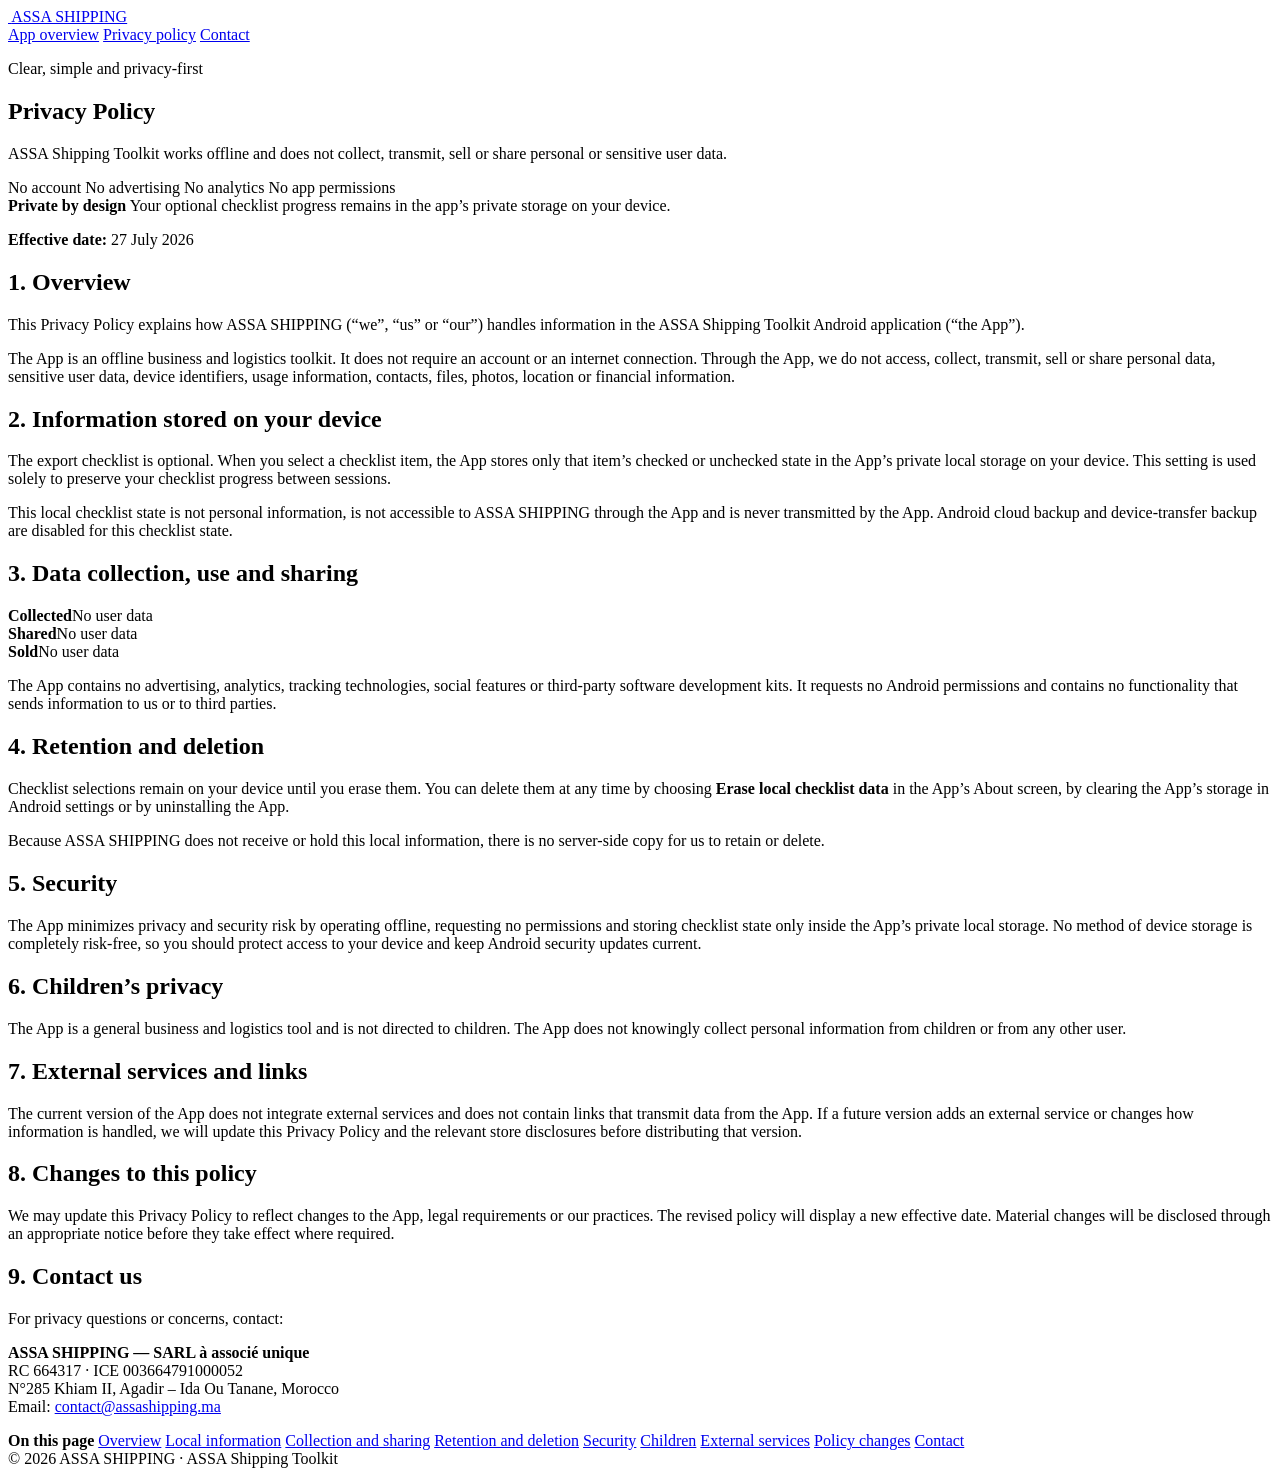
==== privacy-policy.html @ fe96fa7e "Add files via upload" ====
<!doctype html>
<html lang="en">
<head>
  <meta charset="utf-8">
  <meta name="viewport" content="width=device-width, initial-scale=1">
  <meta name="description" content="Privacy Policy for ASSA Shipping Toolkit, an offline Android cargo planning app.">
  <title>Privacy Policy | ASSA Shipping Toolkit</title>
  <link rel="stylesheet" href="styles.css">
</head>
<body>
  <header class="topbar">
    <div class="shell">
      <a class="brand" href="store-listing.html">
        <img src="../app/src/main/res/drawable/assa_shipping_logo_512.png" alt="">
        <span>ASSA SHIPPING</span>
      </a>
      <nav class="nav" aria-label="Main navigation">
        <a href="store-listing.html">App overview</a>
        <a href="#privacy-policy" aria-current="page">Privacy policy</a>
        <a href="#contact">Contact</a>
      </nav>
    </div>
  </header>

  <section class="hero" id="privacy-policy">
    <div class="shell hero-grid">
      <div>
        <p class="eyebrow">Clear, simple and privacy-first</p>
        <h1>Privacy Policy</h1>
        <p class="lead">ASSA Shipping Toolkit works offline and does not collect, transmit, sell or share personal or sensitive user data.</p>
        <div class="pill-row" aria-label="Privacy highlights">
          <span class="pill">No account</span>
          <span class="pill">No advertising</span>
          <span class="pill">No analytics</span>
          <span class="pill">No app permissions</span>
        </div>
      </div>
      <aside class="privacy-mark">
        <strong>Private by design</strong>
        <span>Your optional checklist progress remains in the app’s private storage on your device.</span>
      </aside>
    </div>
  </section>

  <main class="shell">
    <div class="layout">
      <article>
        <section class="card" id="overview">
          <p class="meta"><strong>Effective date:</strong> 27 July 2026</p>
          <h2>1. Overview</h2>
          <p>This Privacy Policy explains how ASSA SHIPPING (“we”, “us” or “our”) handles information in the ASSA Shipping Toolkit Android application (“the App”).</p>
          <p>The App is an offline business and logistics toolkit. It does not require an account or an internet connection. Through the App, we do not access, collect, transmit, sell or share personal data, sensitive user data, device identifiers, usage information, contacts, files, photos, location or financial information.</p>
        </section>

        <section class="card" id="local-data">
          <h2>2. Information stored on your device</h2>
          <p>The export checklist is optional. When you select a checklist item, the App stores only that item’s checked or unchecked state in the App’s private local storage on your device. This setting is used solely to preserve your checklist progress between sessions.</p>
          <p>This local checklist state is not personal information, is not accessible to ASSA SHIPPING through the App and is never transmitted by the App. Android cloud backup and device-transfer backup are disabled for this checklist state.</p>
        </section>

        <section class="card" id="collection">
          <h2>3. Data collection, use and sharing</h2>
          <div class="fact-grid" aria-label="Data handling summary">
            <div class="fact"><strong>Collected</strong>No user data</div>
            <div class="fact"><strong>Shared</strong>No user data</div>
            <div class="fact"><strong>Sold</strong>No user data</div>
          </div>
          <p>The App contains no advertising, analytics, tracking technologies, social features or third-party software development kits. It requests no Android permissions and contains no functionality that sends information to us or to third parties.</p>
        </section>

        <section class="card" id="retention">
          <h2>4. Retention and deletion</h2>
          <p>Checklist selections remain on your device until you erase them. You can delete them at any time by choosing <strong>Erase local checklist data</strong> in the App’s About screen, by clearing the App’s storage in Android settings or by uninstalling the App.</p>
          <p>Because ASSA SHIPPING does not receive or hold this local information, there is no server-side copy for us to retain or delete.</p>
        </section>

        <section class="card" id="security">
          <h2>5. Security</h2>
          <p>The App minimizes privacy and security risk by operating offline, requesting no permissions and storing checklist state only inside the App’s private local storage. No method of device storage is completely risk-free, so you should protect access to your device and keep Android security updates current.</p>
        </section>

        <section class="card" id="children">
          <h2>6. Children’s privacy</h2>
          <p>The App is a general business and logistics tool and is not directed to children. The App does not knowingly collect personal information from children or from any other user.</p>
        </section>

        <section class="card" id="external">
          <h2>7. External services and links</h2>
          <p>The current version of the App does not integrate external services and does not contain links that transmit data from the App. If a future version adds an external service or changes how information is handled, we will update this Privacy Policy and the relevant store disclosures before distributing that version.</p>
        </section>

        <section class="card" id="changes">
          <h2>8. Changes to this policy</h2>
          <p>We may update this Privacy Policy to reflect changes to the App, legal requirements or our practices. The revised policy will display a new effective date. Material changes will be disclosed through an appropriate notice before they take effect where required.</p>
        </section>

        <section class="card" id="contact">
          <h2>9. Contact us</h2>
          <p>For privacy questions or concerns, contact:</p>
          <p><strong>ASSA SHIPPING — SARL à associé unique</strong><br>
            RC 664317 · ICE 003664791000052<br>
            N°285 Khiam II, Agadir – Ida Ou Tanane, Morocco<br>
            Email: <a href="mailto:contact@assashipping.ma">contact@assashipping.ma</a>
          </p>
        </section>
      </article>

      <aside class="toc" aria-label="Policy contents">
        <strong>On this page</strong>
        <a href="#overview">Overview</a>
        <a href="#local-data">Local information</a>
        <a href="#collection">Collection and sharing</a>
        <a href="#retention">Retention and deletion</a>
        <a href="#security">Security</a>
        <a href="#children">Children</a>
        <a href="#external">External services</a>
        <a href="#changes">Policy changes</a>
        <a href="#contact">Contact</a>
      </aside>
    </div>
  </main>

  <footer>
    <div class="shell">© 2026 ASSA SHIPPING · ASSA Shipping Toolkit</div>
  </footer>
</body>
</html>
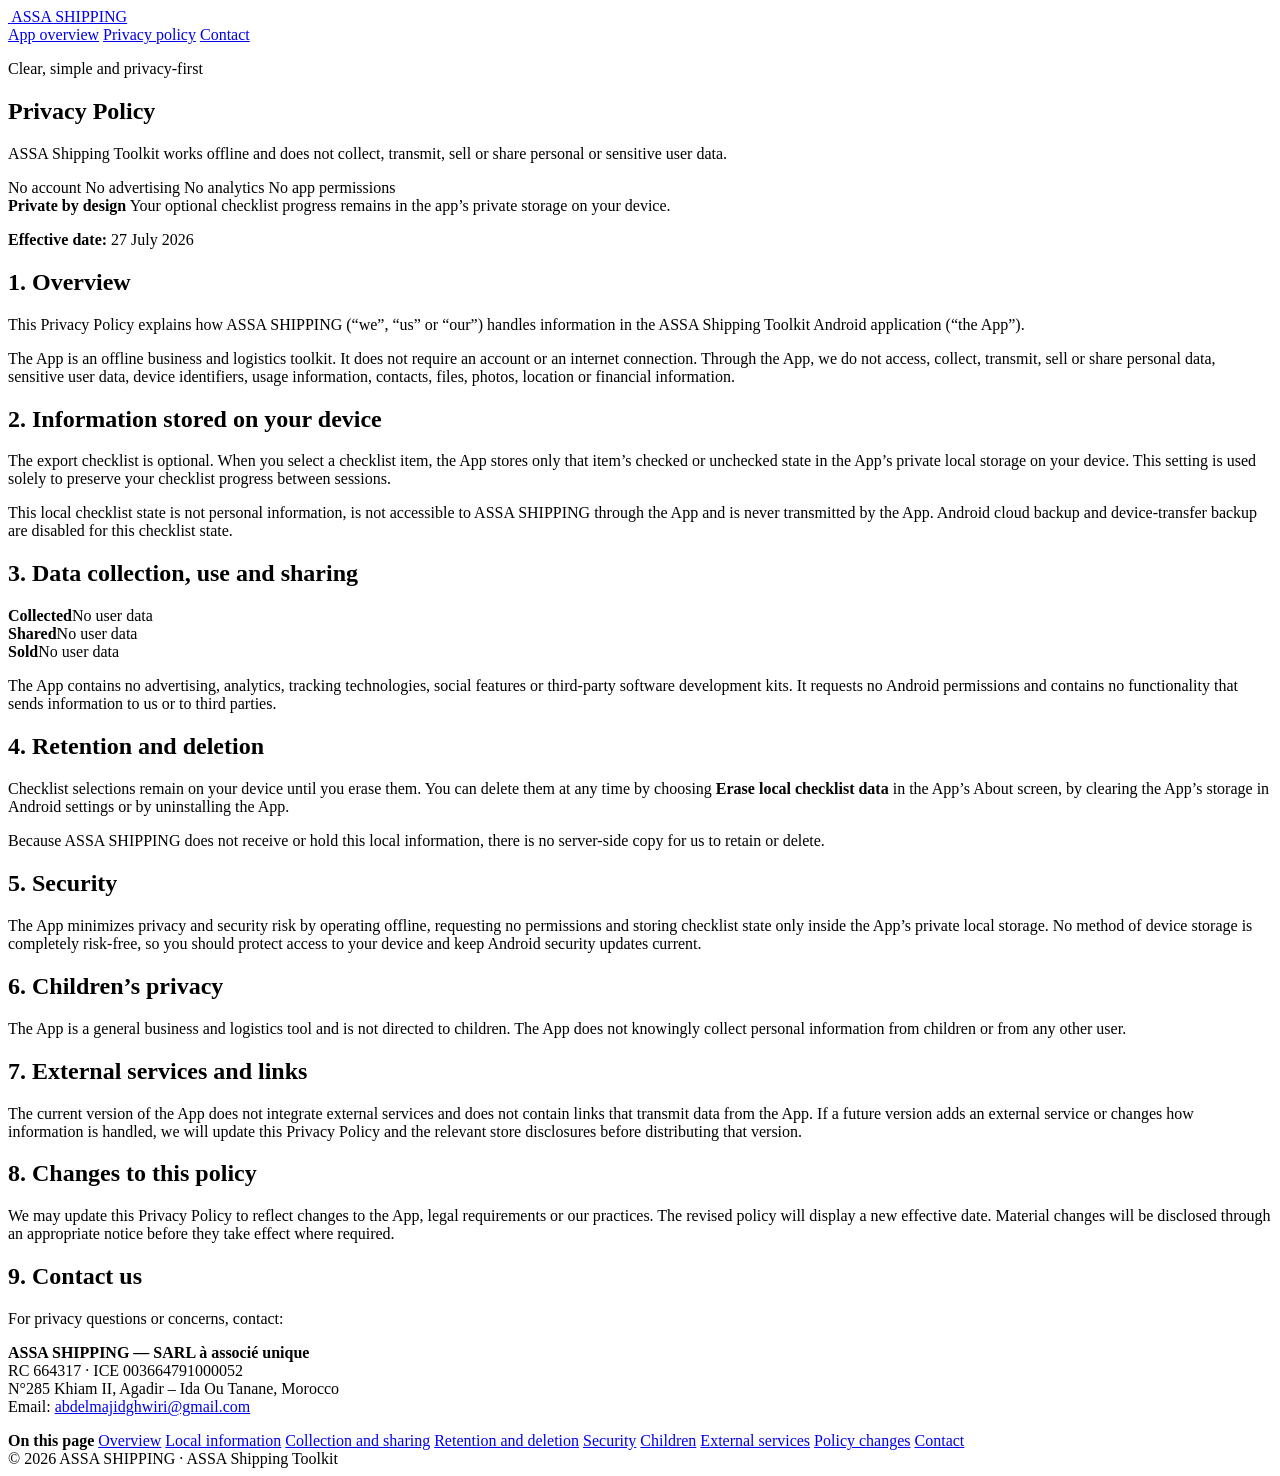
==== commit 3a53d226: "privacy-policy.html" ====
--- a/privacy-policy.html
+++ b/privacy-policy.html
@@ -100,7 +100,7 @@
           <p><strong>ASSA SHIPPING — SARL à associé unique</strong><br>
             RC 664317 · ICE 003664791000052<br>
             N°285 Khiam II, Agadir – Ida Ou Tanane, Morocco<br>
-            Email: <a href="mailto:contact@assashipping.ma">contact@assashipping.ma</a>
+            Email: <a href="mailto:abdelmajidghwiri@gmail.com">abdelmajidghwiri@gmail.com</a>
           </p>
         </section>
       </article>
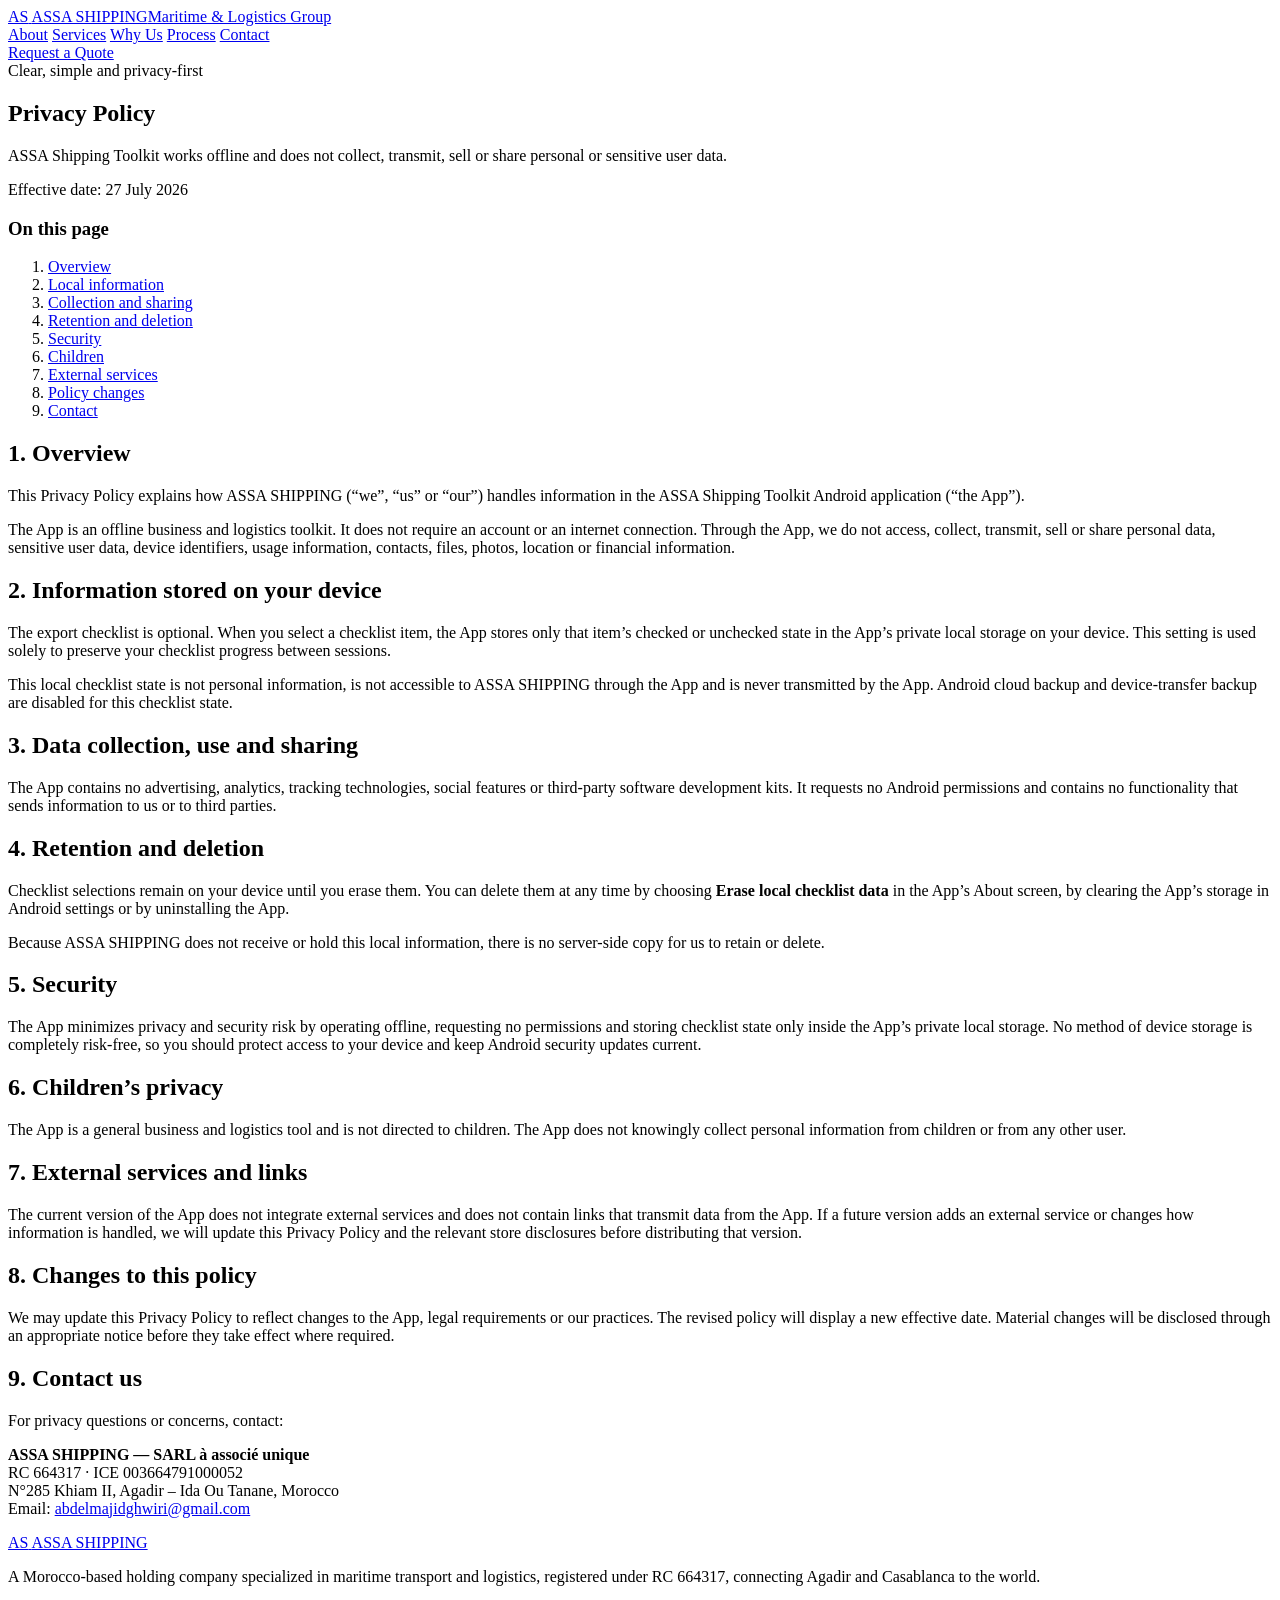
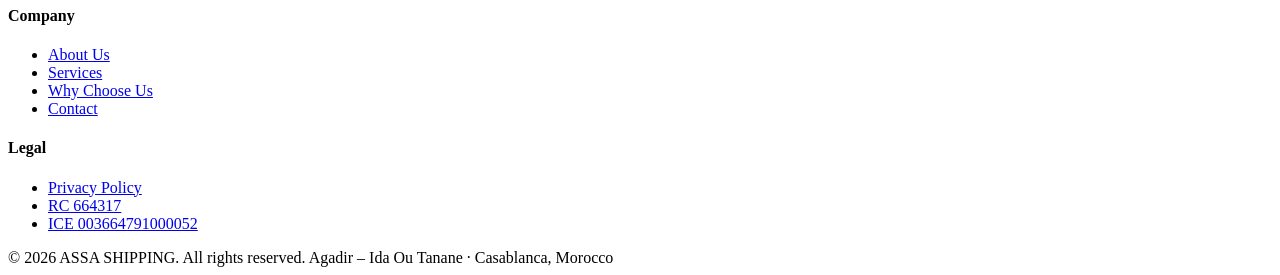
==== commit 2e259eeb: "privacy-policy.html" ====
--- a/privacy-policy.html
+++ b/privacy-policy.html
@@ -1,127 +1,133 @@
 <!doctype html>
 <html lang="en">
 <head>
-  <meta charset="utf-8">
-  <meta name="viewport" content="width=device-width, initial-scale=1">
-  <meta name="description" content="Privacy Policy for ASSA Shipping Toolkit, an offline Android cargo planning app.">
-  <title>Privacy Policy | ASSA Shipping Toolkit</title>
-  <link rel="stylesheet" href="styles.css">
+<meta charset="UTF-8" />
+<meta name="viewport" content="width=device-width, initial-scale=1.0" />
+<meta name="description" content="Privacy Policy for ASSA Shipping Toolkit, an offline Android cargo planning app." />
+<title>Privacy Policy | ASSA Shipping Toolkit</title>
+<!-- تم تصحيح مسار ملف CSS ليتطابق مع هيكل الموقع -->
+<link rel="stylesheet" href="css/style.css" />
 </head>
 <body>
-  <header class="topbar">
-    <div class="shell">
-      <a class="brand" href="store-listing.html">
-        <img src="../app/src/main/res/drawable/assa_shipping_logo_512.png" alt="">
-        <span>ASSA SHIPPING</span>
-      </a>
-      <nav class="nav" aria-label="Main navigation">
-        <a href="store-listing.html">App overview</a>
-        <a href="#privacy-policy" aria-current="page">Privacy policy</a>
-        <a href="#contact">Contact</a>
-      </nav>
+
+<!-- إضافة نفس الترويسة (Header) الخاصة بالموقع لتوحيد التصميم -->
+<header class="site-header">
+  <div class="wrap">
+    <a href="index.html" class="brand">
+      <span class="brand-mark">AS</span>
+      <span class="brand-name">ASSA SHIPPING<span>Maritime &amp; Logistics Group</span></span>
+    </a>
+    <nav class="main-nav">
+      <a href="index.html#about">About</a>
+      <a href="index.html#services">Services</a>
+      <a href="index.html#why">Why Us</a>
+      <a href="index.html#process">Process</a>
+      <a href="index.html#contact">Contact</a>
+    </nav>
+    <a href="index.html#contact" class="btn btn-primary">Request a Quote</a>
+  </div>
+</header>
+
+<!-- استخدام فئة legal-hero المخصصة في ملف CSS الخاص بك -->
+<section class="legal-hero" id="privacy-policy">
+  <div class="wrap">
+    <span class="eyebrow">Clear, simple and privacy-first</span>
+    <h1>Privacy Policy</h1>
+    <p>ASSA Shipping Toolkit works offline and does not collect, transmit, sell or share personal or sensitive user data.</p>
+  </div>
+</section>
+
+<!-- استخدام فئة legal-body للمحتوى الأساسي -->
+<main class="legal-body">
+  <span class="updated-tag">Effective date: 27 July 2026</span>
+
+  <!-- الفهرس الجانبي باستخدام فئة legal-toc -->
+  <div class="legal-toc">
+    <h3>On this page</h3>
+    <ol>
+      <li><a href="#overview">Overview</a></li>
+      <li><a href="#local-data">Local information</a></li>
+      <li><a href="#collection">Collection and sharing</a></li>
+      <li><a href="#retention">Retention and deletion</a></li>
+      <li><a href="#security">Security</a></li>
+      <li><a href="#children">Children</a></li>
+      <li><a href="#external">External services</a></li>
+      <li><a href="#changes">Policy changes</a></li>
+      <li><a href="#contact">Contact</a></li>
+    </ol>
+  </div>
+
+  <h2 id="overview">1. Overview</h2>
+  <p>This Privacy Policy explains how ASSA SHIPPING (“we”, “us” or “our”) handles information in the ASSA Shipping Toolkit Android application (“the App”).</p>
+  <p>The App is an offline business and logistics toolkit. It does not require an account or an internet connection. Through the App, we do not access, collect, transmit, sell or share personal data, sensitive user data, device identifiers, usage information, contacts, files, photos, location or financial information.</p>
+
+  <h2 id="local-data">2. Information stored on your device</h2>
+  <p>The export checklist is optional. When you select a checklist item, the App stores only that item’s checked or unchecked state in the App’s private local storage on your device. This setting is used solely to preserve your checklist progress between sessions.</p>
+  <p>This local checklist state is not personal information, is not accessible to ASSA SHIPPING through the App and is never transmitted by the App. Android cloud backup and device-transfer backup are disabled for this checklist state.</p>
+
+  <h2 id="collection">3. Data collection, use and sharing</h2>
+  <p>The App contains no advertising, analytics, tracking technologies, social features or third-party software development kits. It requests no Android permissions and contains no functionality that sends information to us or to third parties.</p>
+
+  <h2 id="retention">4. Retention and deletion</h2>
+  <p>Checklist selections remain on your device until you erase them. You can delete them at any time by choosing <strong>Erase local checklist data</strong> in the App’s About screen, by clearing the App’s storage in Android settings or by uninstalling the App.</p>
+  <p>Because ASSA SHIPPING does not receive or hold this local information, there is no server-side copy for us to retain or delete.</p>
+
+  <h2 id="security">5. Security</h2>
+  <p>The App minimizes privacy and security risk by operating offline, requesting no permissions and storing checklist state only inside the App’s private local storage. No method of device storage is completely risk-free, so you should protect access to your device and keep Android security updates current.</p>
+
+  <h2 id="children">6. Children’s privacy</h2>
+  <p>The App is a general business and logistics tool and is not directed to children. The App does not knowingly collect personal information from children or from any other user.</p>
+
+  <h2 id="external">7. External services and links</h2>
+  <p>The current version of the App does not integrate external services and does not contain links that transmit data from the App. If a future version adds an external service or changes how information is handled, we will update this Privacy Policy and the relevant store disclosures before distributing that version.</p>
+
+  <h2 id="changes">8. Changes to this policy</h2>
+  <p>We may update this Privacy Policy to reflect changes to the App, legal requirements or our practices. The revised policy will display a new effective date. Material changes will be disclosed through an appropriate notice before they take effect where required.</p>
+
+  <h2 id="contact">9. Contact us</h2>
+  <p>For privacy questions or concerns, contact:</p>
+  <p><strong>ASSA SHIPPING — SARL à associé unique</strong><br>
+    RC 664317 · ICE 003664791000052<br>
+    N°285 Khiam II, Agadir – Ida Ou Tanane, Morocco<br>
+    Email: <a href="mailto:abdelmajidghwiri@gmail.com">abdelmajidghwiri@gmail.com</a>
+  </p>
+</main>
+
+<!-- إضافة التذييل (Footer) الخاص بالموقع الأساسي لتوحيد التصميم -->
+<footer class="site-footer">
+  <div class="wrap">
+    <div class="footer-grid">
+      <div class="footer-brand">
+        <a href="index.html" class="brand" style="margin-bottom:16px;">
+          <span class="brand-mark">AS</span>
+          <span class="brand-name">ASSA SHIPPING</span>
+        </a>
+        <p>A Morocco-based holding company specialized in maritime transport and logistics, registered under RC 664317, connecting Agadir and Casablanca to the world.</p>
+      </div>
+      <div class="footer-col">
+        <h4>Company</h4>
+        <ul>
+          <li><a href="index.html#about">About Us</a></li>
+          <li><a href="index.html#services">Services</a></li>
+          <li><a href="index.html#why">Why Choose Us</a></li>
+          <li><a href="index.html#contact">Contact</a></li>
+        </ul>
+      </div>
+      <div class="footer-col">
+        <h4>Legal</h4>
+        <ul>
+          <li><a href="privacy-policy.html">Privacy Policy</a></li>
+          <li><a href="index.html#contact">RC 664317</a></li>
+          <li><a href="index.html#contact">ICE 003664791000052</a></li>
+        </ul>
+      </div>
     </div>
-  </header>
+    <div class="footer-bottom">
+      <span>&copy; 2026 ASSA SHIPPING. All rights reserved.</span>
+      <span>Agadir – Ida Ou Tanane · Casablanca, Morocco</span>
+    </div>
+  </div>
+</footer>
 
-  <section class="hero" id="privacy-policy">
-    <div class="shell hero-grid">
-      <div>
-        <p class="eyebrow">Clear, simple and privacy-first</p>
-        <h1>Privacy Policy</h1>
-        <p class="lead">ASSA Shipping Toolkit works offline and does not collect, transmit, sell or share personal or sensitive user data.</p>
-        <div class="pill-row" aria-label="Privacy highlights">
-          <span class="pill">No account</span>
-          <span class="pill">No advertising</span>
-          <span class="pill">No analytics</span>
-          <span class="pill">No app permissions</span>
-        </div>
-      </div>
-      <aside class="privacy-mark">
-        <strong>Private by design</strong>
-        <span>Your optional checklist progress remains in the app’s private storage on your device.</span>
-      </aside>
-    </div>
-  </section>
-
-  <main class="shell">
-    <div class="layout">
-      <article>
-        <section class="card" id="overview">
-          <p class="meta"><strong>Effective date:</strong> 27 July 2026</p>
-          <h2>1. Overview</h2>
-          <p>This Privacy Policy explains how ASSA SHIPPING (“we”, “us” or “our”) handles information in the ASSA Shipping Toolkit Android application (“the App”).</p>
-          <p>The App is an offline business and logistics toolkit. It does not require an account or an internet connection. Through the App, we do not access, collect, transmit, sell or share personal data, sensitive user data, device identifiers, usage information, contacts, files, photos, location or financial information.</p>
-        </section>
-
-        <section class="card" id="local-data">
-          <h2>2. Information stored on your device</h2>
-          <p>The export checklist is optional. When you select a checklist item, the App stores only that item’s checked or unchecked state in the App’s private local storage on your device. This setting is used solely to preserve your checklist progress between sessions.</p>
-          <p>This local checklist state is not personal information, is not accessible to ASSA SHIPPING through the App and is never transmitted by the App. Android cloud backup and device-transfer backup are disabled for this checklist state.</p>
-        </section>
-
-        <section class="card" id="collection">
-          <h2>3. Data collection, use and sharing</h2>
-          <div class="fact-grid" aria-label="Data handling summary">
-            <div class="fact"><strong>Collected</strong>No user data</div>
-            <div class="fact"><strong>Shared</strong>No user data</div>
-            <div class="fact"><strong>Sold</strong>No user data</div>
-          </div>
-          <p>The App contains no advertising, analytics, tracking technologies, social features or third-party software development kits. It requests no Android permissions and contains no functionality that sends information to us or to third parties.</p>
-        </section>
-
-        <section class="card" id="retention">
-          <h2>4. Retention and deletion</h2>
-          <p>Checklist selections remain on your device until you erase them. You can delete them at any time by choosing <strong>Erase local checklist data</strong> in the App’s About screen, by clearing the App’s storage in Android settings or by uninstalling the App.</p>
-          <p>Because ASSA SHIPPING does not receive or hold this local information, there is no server-side copy for us to retain or delete.</p>
-        </section>
-
-        <section class="card" id="security">
-          <h2>5. Security</h2>
-          <p>The App minimizes privacy and security risk by operating offline, requesting no permissions and storing checklist state only inside the App’s private local storage. No method of device storage is completely risk-free, so you should protect access to your device and keep Android security updates current.</p>
-        </section>
-
-        <section class="card" id="children">
-          <h2>6. Children’s privacy</h2>
-          <p>The App is a general business and logistics tool and is not directed to children. The App does not knowingly collect personal information from children or from any other user.</p>
-        </section>
-
-        <section class="card" id="external">
-          <h2>7. External services and links</h2>
-          <p>The current version of the App does not integrate external services and does not contain links that transmit data from the App. If a future version adds an external service or changes how information is handled, we will update this Privacy Policy and the relevant store disclosures before distributing that version.</p>
-        </section>
-
-        <section class="card" id="changes">
-          <h2>8. Changes to this policy</h2>
-          <p>We may update this Privacy Policy to reflect changes to the App, legal requirements or our practices. The revised policy will display a new effective date. Material changes will be disclosed through an appropriate notice before they take effect where required.</p>
-        </section>
-
-        <section class="card" id="contact">
-          <h2>9. Contact us</h2>
-          <p>For privacy questions or concerns, contact:</p>
-          <p><strong>ASSA SHIPPING — SARL à associé unique</strong><br>
-            RC 664317 · ICE 003664791000052<br>
-            N°285 Khiam II, Agadir – Ida Ou Tanane, Morocco<br>
-            Email: <a href="mailto:abdelmajidghwiri@gmail.com">abdelmajidghwiri@gmail.com</a>
-          </p>
-        </section>
-      </article>
-
-      <aside class="toc" aria-label="Policy contents">
-        <strong>On this page</strong>
-        <a href="#overview">Overview</a>
-        <a href="#local-data">Local information</a>
-        <a href="#collection">Collection and sharing</a>
-        <a href="#retention">Retention and deletion</a>
-        <a href="#security">Security</a>
-        <a href="#children">Children</a>
-        <a href="#external">External services</a>
-        <a href="#changes">Policy changes</a>
-        <a href="#contact">Contact</a>
-      </aside>
-    </div>
-  </main>
-
-  <footer>
-    <div class="shell">© 2026 ASSA SHIPPING · ASSA Shipping Toolkit</div>
-  </footer>
 </body>
 </html>
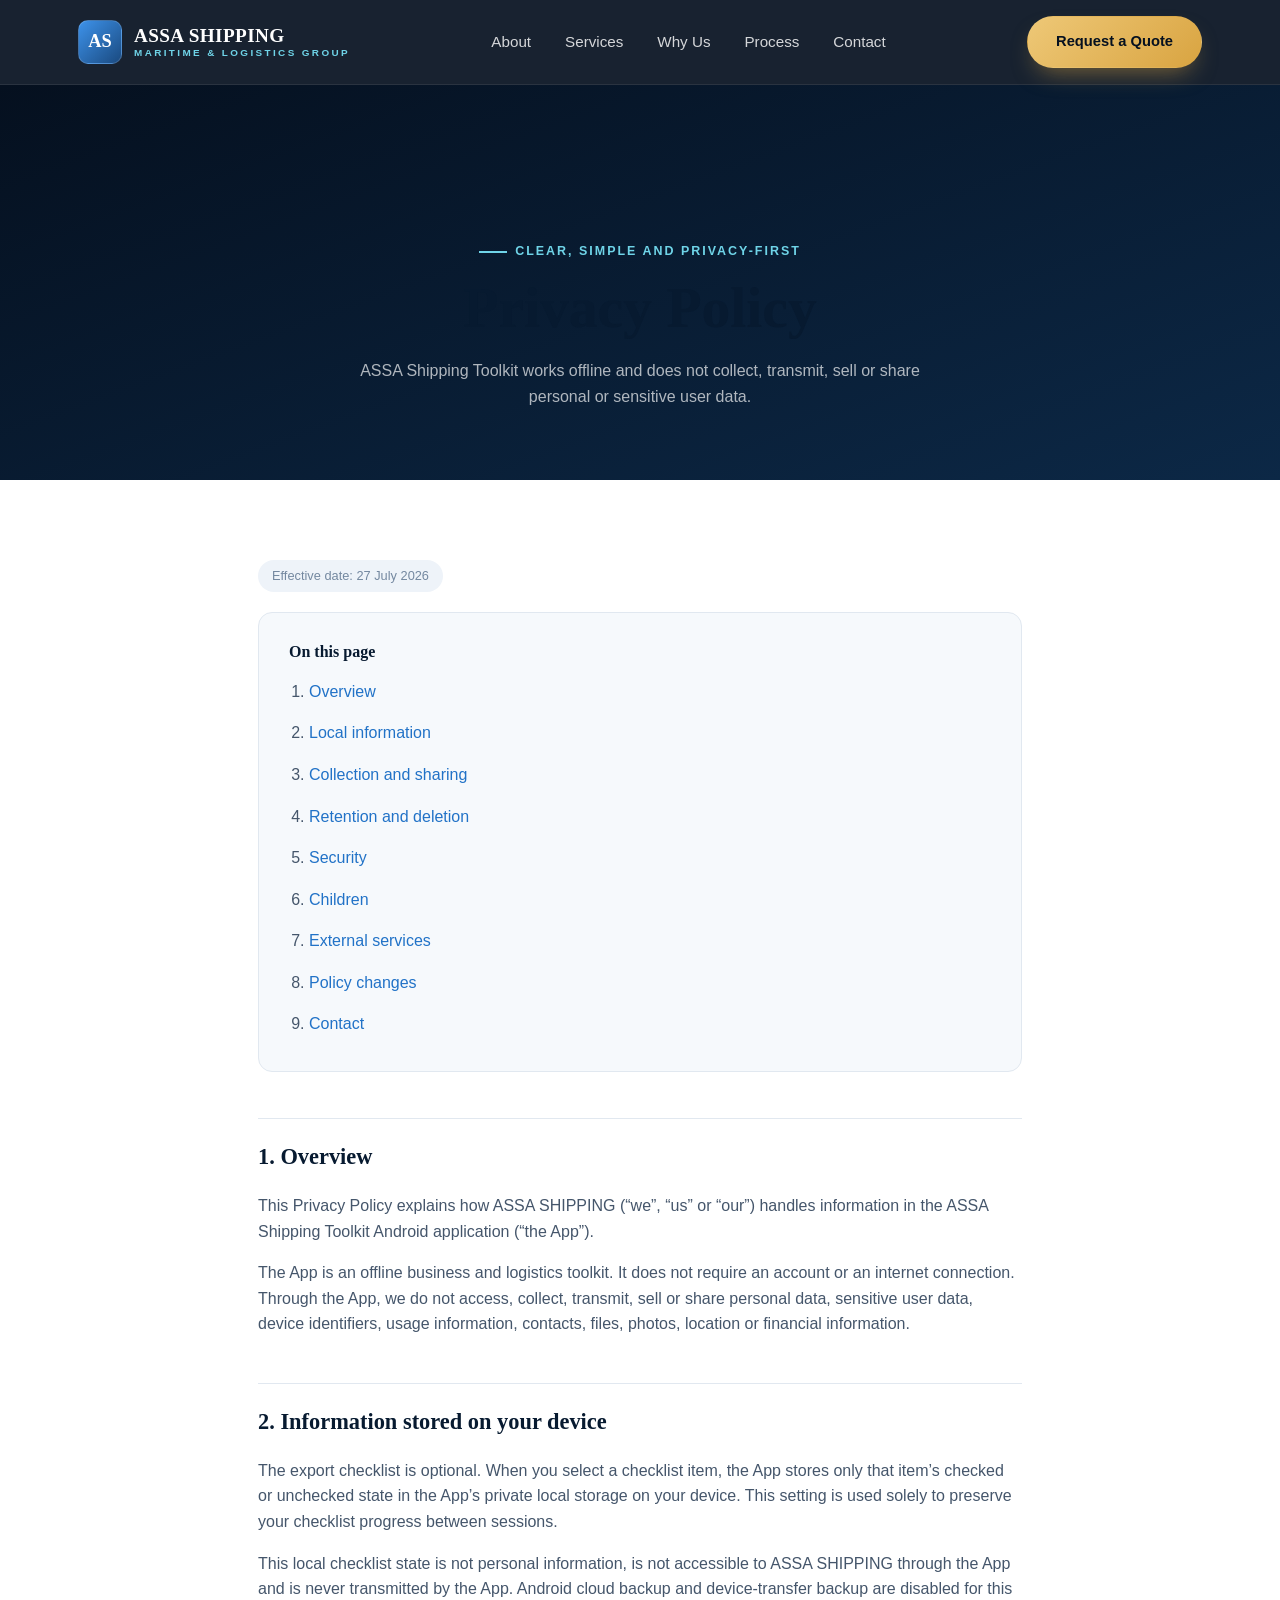
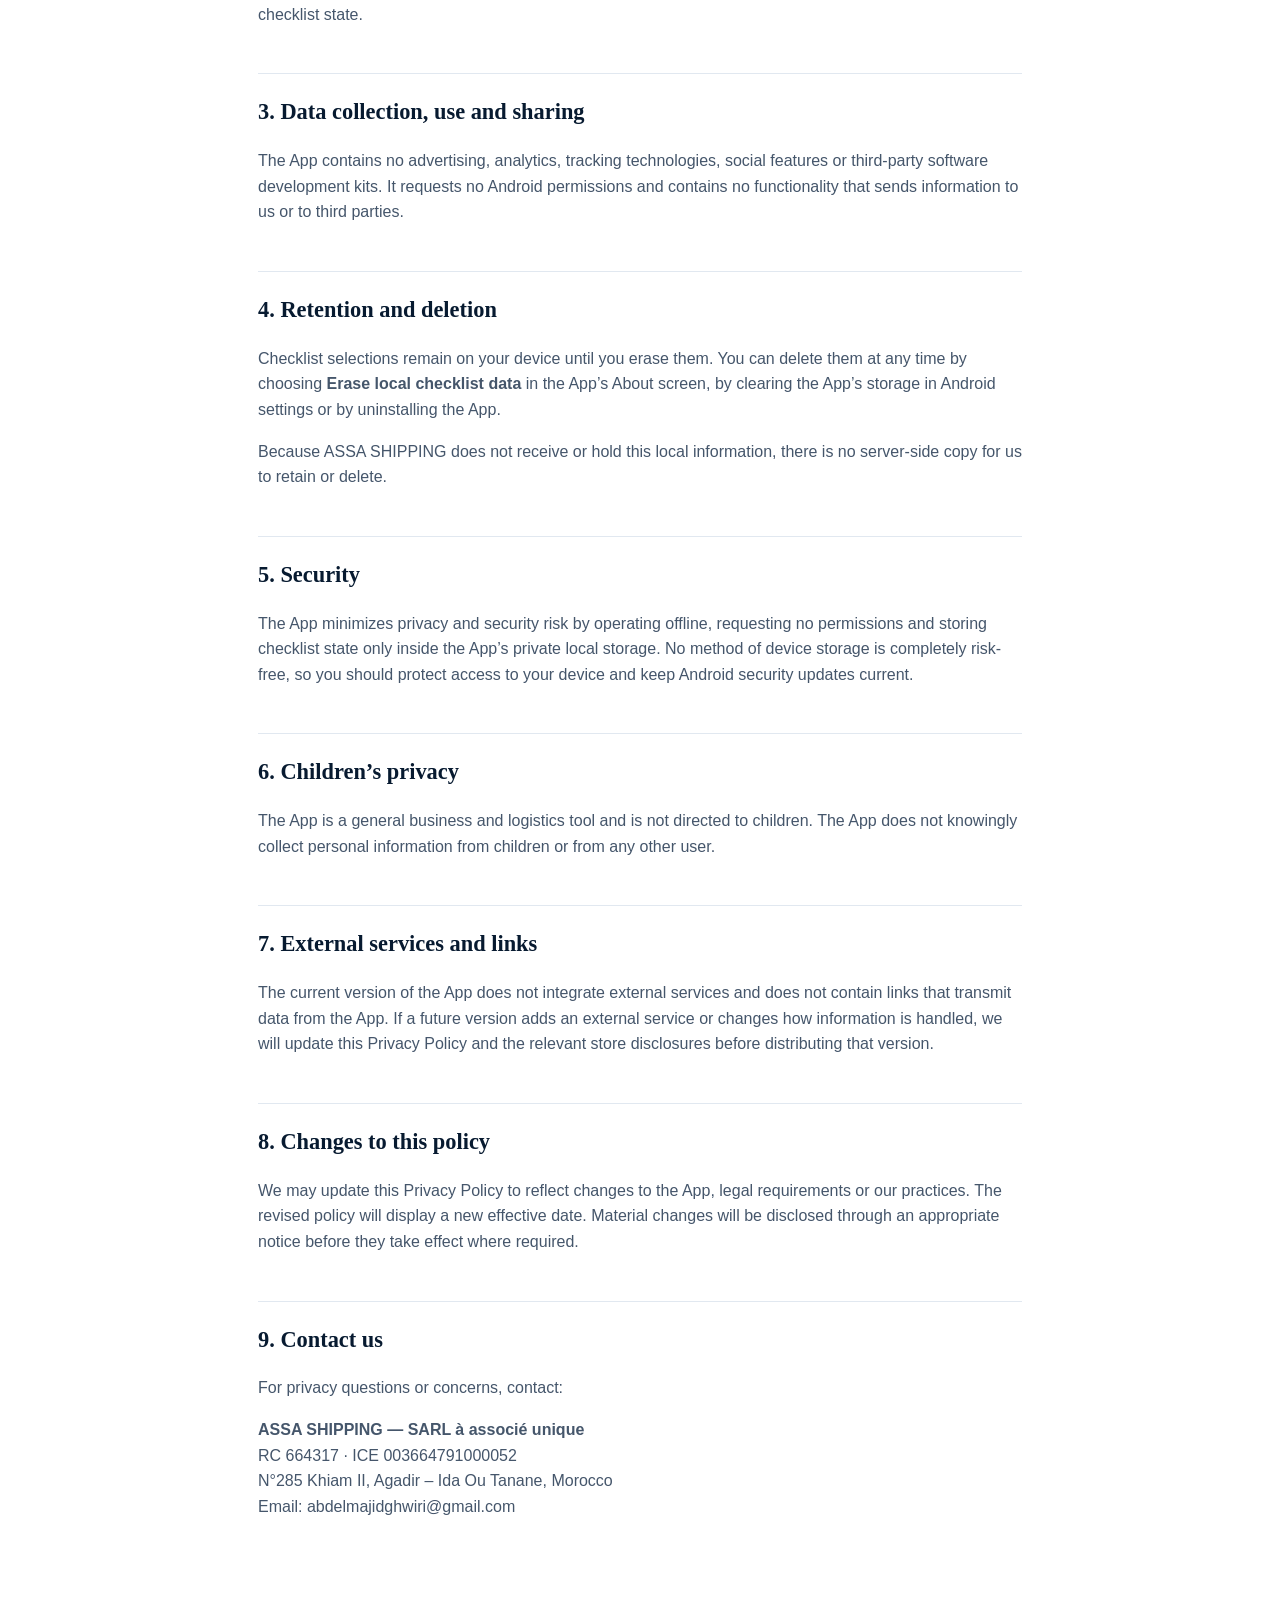
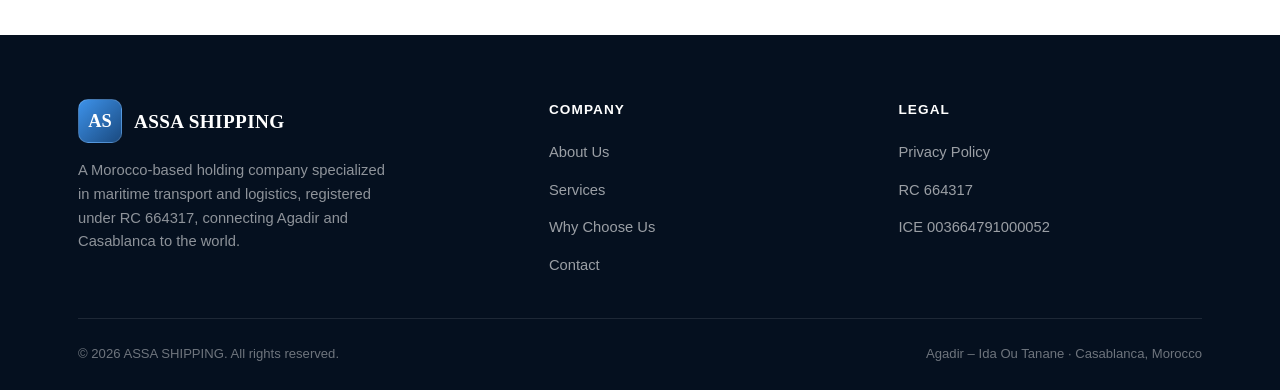
==== commit 2f41a1a1: "privacy-policy.html" ====
--- a/privacy-policy.html
+++ b/privacy-policy.html
@@ -6,7 +6,7 @@
 <meta name="description" content="Privacy Policy for ASSA Shipping Toolkit, an offline Android cargo planning app." />
 <title>Privacy Policy | ASSA Shipping Toolkit</title>
 <!-- تم تصحيح مسار ملف CSS ليتطابق مع هيكل الموقع -->
-<link rel="stylesheet" href="css/style.css" />
+<link rel="stylesheet" href="style.css" />
 </head>
 <body>
 
--- a/style.css
+++ b/style.css
@@ -0,0 +1,708 @@
+:root {
+  --navy-950: #05101f;
+  --navy-900: #071a30;
+  --navy-800: #0c2846;
+  --navy-700: #123761;
+  --navy-600: #1a4a80;
+  --blue-500: #2172c7;
+  --blue-400: #3d92ea;
+  --cyan-300: #6fd4e8;
+  --gold-400: #d9a441;
+  --gold-300: #eec877;
+  --ink-900: #0a1420;
+  --ink-600: #45566b;
+  --ink-400: #7488a0;
+  --paper-0: #ffffff;
+  --paper-50: #f6f9fc;
+  --paper-100: #eef3f9;
+  --line: #e1e8f0;
+  --radius-lg: 20px;
+  --radius-md: 14px;
+  --radius-sm: 8px;
+  --shadow-soft: 0 20px 50px -20px rgba(7, 26, 48, 0.25);
+  --shadow-card: 0 10px 30px -12px rgba(7, 26, 48, 0.18);
+  --container: 1180px;
+}
+
+* { box-sizing: border-box; }
+
+html { scroll-behavior: smooth; }
+
+body {
+  margin: 0;
+  font-family: 'Segoe UI', 'Helvetica Neue', Arial, sans-serif;
+  color: var(--ink-900);
+  background: var(--paper-0);
+  line-height: 1.6;
+  -webkit-font-smoothing: antialiased;
+}
+
+img { max-width: 100%; display: block; }
+
+a { color: inherit; text-decoration: none; }
+
+.wrap {
+  max-width: var(--container);
+  margin: 0 auto;
+  padding: 0 28px;
+}
+
+section { padding: 96px 0; }
+
+h1, h2, h3, h4 { font-family: 'Georgia', 'Times New Roman', serif; margin: 0 0 18px; color: var(--navy-900); font-weight: 700; }
+
+h1 { font-size: clamp(2.4rem, 5vw, 3.6rem); line-height: 1.12; }
+h2 { font-size: clamp(1.8rem, 3.2vw, 2.5rem); }
+h3 { font-size: 1.3rem; }
+
+p { margin: 0 0 16px; color: var(--ink-600); }
+
+.eyebrow {
+  display: inline-flex;
+  align-items: center;
+  gap: 8px;
+  font-size: 0.78rem;
+  letter-spacing: 0.16em;
+  text-transform: uppercase;
+  font-weight: 700;
+  color: var(--gold-400);
+  margin-bottom: 14px;
+}
+
+.eyebrow::before {
+  content: "";
+  width: 28px;
+  height: 2px;
+  background: var(--gold-400);
+  display: inline-block;
+}
+
+/* ---------- Header ---------- */
+
+.site-header {
+  position: sticky;
+  top: 0;
+  z-index: 100;
+  background: rgba(5, 16, 31, 0.92);
+  backdrop-filter: blur(10px);
+  border-bottom: 1px solid rgba(255,255,255,0.08);
+}
+
+.site-header .wrap {
+  display: flex;
+  align-items: center;
+  justify-content: space-between;
+  height: 84px;
+}
+
+.brand {
+  display: flex;
+  align-items: center;
+  gap: 12px;
+  color: var(--paper-0);
+}
+
+.brand-mark {
+  width: 44px;
+  height: 44px;
+  border-radius: 10px;
+  background: linear-gradient(135deg, var(--blue-400), var(--navy-600));
+  display: flex;
+  align-items: center;
+  justify-content: center;
+  color: var(--paper-0);
+  font-family: Georgia, serif;
+  font-weight: 700;
+  font-size: 1.15rem;
+  border: 1px solid rgba(255,255,255,0.15);
+}
+
+.brand-name {
+  font-family: Georgia, serif;
+  font-size: 1.2rem;
+  font-weight: 700;
+  letter-spacing: 0.02em;
+  line-height: 1.1;
+}
+
+.brand-name span {
+  display: block;
+  font-family: 'Segoe UI', sans-serif;
+  font-size: 0.62rem;
+  letter-spacing: 0.24em;
+  text-transform: uppercase;
+  color: var(--cyan-300);
+  font-weight: 600;
+  margin-top: 2px;
+}
+
+nav.main-nav {
+  display: flex;
+  align-items: center;
+  gap: 34px;
+}
+
+nav.main-nav a {
+  color: rgba(255,255,255,0.82);
+  font-size: 0.95rem;
+  font-weight: 500;
+  transition: color 0.2s ease;
+}
+
+nav.main-nav a:hover { color: var(--paper-0); }
+
+.btn {
+  display: inline-flex;
+  align-items: center;
+  justify-content: center;
+  gap: 8px;
+  padding: 13px 28px;
+  border-radius: 999px;
+  font-weight: 600;
+  font-size: 0.92rem;
+  border: 1px solid transparent;
+  cursor: pointer;
+  transition: transform 0.2s ease, box-shadow 0.2s ease, background 0.2s ease;
+  white-space: nowrap;
+}
+
+.btn-primary {
+  background: linear-gradient(135deg, var(--gold-300), var(--gold-400));
+  color: var(--navy-950);
+  box-shadow: 0 12px 24px -10px rgba(217, 164, 65, 0.55);
+}
+
+.btn-primary:hover { transform: translateY(-2px); box-shadow: 0 16px 30px -10px rgba(217, 164, 65, 0.65); }
+
+.btn-ghost {
+  background: transparent;
+  border-color: rgba(255,255,255,0.35);
+  color: var(--paper-0);
+}
+
+.btn-ghost:hover { background: rgba(255,255,255,0.08); }
+
+.btn-outline-navy {
+  background: transparent;
+  border-color: var(--navy-700);
+  color: var(--navy-800);
+}
+.btn-outline-navy:hover { background: var(--navy-800); color: var(--paper-0); }
+
+/* ---------- Hero ---------- */
+
+.hero {
+  position: relative;
+  padding: 130px 0 110px;
+  background:
+    radial-gradient(1100px 550px at 85% -10%, rgba(61,146,234,0.35), transparent 60%),
+    radial-gradient(800px 500px at 5% 110%, rgba(111,212,232,0.18), transparent 60%),
+    linear-gradient(160deg, var(--navy-950) 0%, var(--navy-900) 45%, var(--navy-800) 100%);
+  color: var(--paper-0);
+  overflow: hidden;
+}
+
+.hero::after {
+  content: "";
+  position: absolute;
+  inset: 0;
+  background-image:
+    linear-gradient(rgba(255,255,255,0.035) 1px, transparent 1px),
+    linear-gradient(90deg, rgba(255,255,255,0.035) 1px, transparent 1px);
+  background-size: 46px 46px;
+  mask-image: linear-gradient(180deg, rgba(0,0,0,0.7), transparent 75%);
+  pointer-events: none;
+}
+
+.hero .wrap {
+  position: relative;
+  display: grid;
+  grid-template-columns: 1.15fr 0.85fr;
+  gap: 60px;
+  align-items: center;
+}
+
+.hero-copy .eyebrow { color: var(--cyan-300); }
+.hero-copy .eyebrow::before { background: var(--cyan-300); }
+
+.hero-copy p.lead {
+  font-size: 1.15rem;
+  color: rgba(255,255,255,0.78);
+  max-width: 540px;
+}
+
+.hero-actions {
+  display: flex;
+  gap: 16px;
+  margin-top: 34px;
+  flex-wrap: wrap;
+}
+
+.hero-stats {
+  display: grid;
+  grid-template-columns: repeat(3, 1fr);
+  gap: 18px;
+  margin-top: 56px;
+  max-width: 560px;
+}
+
+.stat b {
+  display: block;
+  font-family: Georgia, serif;
+  font-size: 1.9rem;
+  color: var(--paper-0);
+}
+
+.stat span {
+  font-size: 0.8rem;
+  color: rgba(255,255,255,0.6);
+  letter-spacing: 0.03em;
+}
+
+.hero-panel {
+  background: rgba(255,255,255,0.06);
+  border: 1px solid rgba(255,255,255,0.14);
+  border-radius: var(--radius-lg);
+  padding: 34px;
+  backdrop-filter: blur(6px);
+  box-shadow: var(--shadow-soft);
+}
+
+.hero-panel h3 {
+  color: var(--paper-0);
+  font-size: 1.1rem;
+  margin-bottom: 20px;
+}
+
+.panel-row {
+  display: flex;
+  justify-content: space-between;
+  padding: 14px 0;
+  border-bottom: 1px solid rgba(255,255,255,0.1);
+  font-size: 0.92rem;
+}
+
+.panel-row:last-child { border-bottom: none; }
+.panel-row span:first-child { color: rgba(255,255,255,0.55); }
+.panel-row span:last-child { color: var(--paper-0); font-weight: 600; text-align: right; }
+
+.badge-verified {
+  display: inline-flex;
+  align-items: center;
+  gap: 8px;
+  margin-top: 22px;
+  padding: 10px 16px;
+  border-radius: 999px;
+  background: rgba(111,212,232,0.12);
+  border: 1px solid rgba(111,212,232,0.4);
+  color: var(--cyan-300);
+  font-size: 0.8rem;
+  font-weight: 600;
+  letter-spacing: 0.03em;
+}
+
+.badge-verified::before {
+  content: "✓";
+  display: inline-flex;
+  align-items: center;
+  justify-content: center;
+  width: 18px;
+  height: 18px;
+  border-radius: 50%;
+  background: var(--cyan-300);
+  color: var(--navy-950);
+  font-size: 0.7rem;
+  font-weight: 900;
+}
+
+/* ---------- Section helpers ---------- */
+
+.section-head {
+  max-width: 640px;
+  margin: 0 0 56px;
+}
+
+.section-head.center { margin-left: auto; margin-right: auto; text-align: center; }
+
+.bg-tint { background: var(--paper-50); }
+.bg-navy {
+  background: linear-gradient(160deg, var(--navy-950), var(--navy-800));
+  color: rgba(255,255,255,0.85);
+}
+.bg-navy h2, .bg-navy h3 { color: var(--paper-0); }
+.bg-navy p { color: rgba(255,255,255,0.68); }
+
+/* ---------- About ---------- */
+
+.about-grid {
+  display: grid;
+  grid-template-columns: 1fr 1fr;
+  gap: 64px;
+  align-items: center;
+}
+
+.about-visual {
+  position: relative;
+  border-radius: var(--radius-lg);
+  overflow: hidden;
+  min-height: 420px;
+  background: linear-gradient(150deg, var(--navy-800), var(--navy-600) 60%, var(--blue-500));
+  box-shadow: var(--shadow-card);
+  display: flex;
+  align-items: flex-end;
+  padding: 34px;
+}
+
+.about-visual::before {
+  content: "";
+  position: absolute;
+  inset: 0;
+  background-image: repeating-linear-gradient(115deg, rgba(255,255,255,0.05) 0 2px, transparent 2px 26px);
+}
+
+.about-visual-card {
+  position: relative;
+  background: rgba(5,16,31,0.55);
+  border: 1px solid rgba(255,255,255,0.2);
+  border-radius: var(--radius-md);
+  padding: 22px 26px;
+  color: var(--paper-0);
+  backdrop-filter: blur(4px);
+  width: 100%;
+}
+
+.about-visual-card b { display: block; font-family: Georgia, serif; font-size: 1.1rem; margin-bottom: 4px; }
+.about-visual-card span { font-size: 0.85rem; color: rgba(255,255,255,0.7); }
+
+.info-list {
+  list-style: none;
+  margin: 28px 0 0;
+  padding: 0;
+  display: grid;
+  gap: 14px;
+}
+
+.info-list li {
+  display: flex;
+  gap: 14px;
+  padding: 16px 18px;
+  background: var(--paper-0);
+  border: 1px solid var(--line);
+  border-radius: var(--radius-sm);
+  font-size: 0.94rem;
+}
+
+.info-list b { color: var(--navy-800); min-width: 160px; flex-shrink: 0; }
+.info-list span { color: var(--ink-600); }
+
+/* ---------- Services ---------- */
+
+.card-grid {
+  display: grid;
+  grid-template-columns: repeat(3, 1fr);
+  gap: 28px;
+}
+
+.service-card {
+  background: var(--paper-0);
+  border: 1px solid var(--line);
+  border-radius: var(--radius-md);
+  padding: 34px 28px;
+  box-shadow: var(--shadow-card);
+  transition: transform 0.25s ease, box-shadow 0.25s ease;
+}
+
+.service-card:hover {
+  transform: translateY(-6px);
+  box-shadow: 0 24px 40px -18px rgba(7,26,48,0.28);
+}
+
+.service-icon {
+  width: 54px;
+  height: 54px;
+  border-radius: 14px;
+  background: linear-gradient(135deg, var(--navy-700), var(--blue-500));
+  color: var(--paper-0);
+  display: flex;
+  align-items: center;
+  justify-content: center;
+  margin-bottom: 20px;
+  font-size: 1.4rem;
+}
+
+.service-card h3 { margin-bottom: 10px; }
+.service-card p { margin-bottom: 0; font-size: 0.95rem; }
+
+/* ---------- Why us ---------- */
+
+.why-grid {
+  display: grid;
+  grid-template-columns: repeat(4, 1fr);
+  gap: 24px;
+  margin-top: 10px;
+}
+
+.why-item {
+  padding: 28px 22px;
+  border-radius: var(--radius-md);
+  background: rgba(255,255,255,0.04);
+  border: 1px solid rgba(255,255,255,0.12);
+}
+
+.why-item .num {
+  font-family: Georgia, serif;
+  font-size: 2rem;
+  color: var(--gold-300);
+  margin-bottom: 10px;
+}
+
+.why-item h3 { font-size: 1.05rem; }
+.why-item p { font-size: 0.9rem; margin-bottom: 0; }
+
+/* ---------- Process ---------- */
+
+.process-steps {
+  display: grid;
+  grid-template-columns: repeat(4, 1fr);
+  gap: 0;
+  position: relative;
+}
+
+.process-step {
+  padding: 0 20px;
+  position: relative;
+  text-align: center;
+}
+
+.process-step::before {
+  content: attr(data-step);
+  display: flex;
+  align-items: center;
+  justify-content: center;
+  width: 56px;
+  height: 56px;
+  margin: 0 auto 20px;
+  border-radius: 50%;
+  background: var(--paper-0);
+  border: 2px solid var(--gold-400);
+  color: var(--navy-800);
+  font-family: Georgia, serif;
+  font-weight: 700;
+  font-size: 1.2rem;
+  position: relative;
+  z-index: 2;
+}
+
+.process-step:not(:last-child)::after {
+  content: "";
+  position: absolute;
+  top: 28px;
+  left: 55%;
+  width: 90%;
+  height: 2px;
+  background: repeating-linear-gradient(90deg, var(--line) 0 8px, transparent 8px 14px);
+  z-index: 1;
+}
+
+.process-step h3 { font-size: 1.02rem; }
+.process-step p { font-size: 0.88rem; }
+
+/* ---------- CTA ---------- */
+
+.cta {
+  background: linear-gradient(135deg, var(--navy-800), var(--blue-500));
+  border-radius: var(--radius-lg);
+  padding: 60px 56px;
+  display: flex;
+  align-items: center;
+  justify-content: space-between;
+  gap: 40px;
+  color: var(--paper-0);
+  box-shadow: var(--shadow-soft);
+  flex-wrap: wrap;
+}
+
+.cta h2 { color: var(--paper-0); margin-bottom: 8px; }
+.cta p { color: rgba(255,255,255,0.75); margin-bottom: 0; }
+
+/* ---------- Contact ---------- */
+
+.contact-grid {
+  display: grid;
+  grid-template-columns: 1fr 1fr;
+  gap: 50px;
+}
+
+.contact-card {
+  background: var(--paper-0);
+  border: 1px solid var(--line);
+  border-radius: var(--radius-md);
+  padding: 30px;
+  box-shadow: var(--shadow-card);
+}
+
+.contact-row {
+  display: flex;
+  gap: 16px;
+  padding: 18px 0;
+  border-bottom: 1px solid var(--line);
+}
+.contact-row:last-child { border-bottom: none; }
+
+.contact-row .icon {
+  width: 42px;
+  height: 42px;
+  border-radius: 10px;
+  background: var(--paper-100);
+  display: flex;
+  align-items: center;
+  justify-content: center;
+  color: var(--navy-700);
+  flex-shrink: 0;
+  font-size: 1.1rem;
+}
+
+.contact-row b { display: block; color: var(--navy-900); font-size: 0.95rem; }
+.contact-row span { color: var(--ink-600); font-size: 0.9rem; }
+
+.form-field {
+  margin-bottom: 18px;
+}
+.form-field label {
+  display: block;
+  font-size: 0.85rem;
+  font-weight: 600;
+  color: var(--navy-800);
+  margin-bottom: 6px;
+}
+.form-field input, .form-field textarea {
+  width: 100%;
+  padding: 13px 16px;
+  border-radius: var(--radius-sm);
+  border: 1px solid var(--line);
+  font-family: inherit;
+  font-size: 0.95rem;
+  background: var(--paper-50);
+  transition: border-color 0.2s ease, background 0.2s ease;
+}
+.form-field input:focus, .form-field textarea:focus {
+  outline: none;
+  border-color: var(--blue-400);
+  background: var(--paper-0);
+}
+
+/* ---------- Footer ---------- */
+
+footer.site-footer {
+  background: var(--navy-950);
+  color: rgba(255,255,255,0.6);
+  padding: 64px 0 26px;
+}
+
+.footer-grid {
+  display: grid;
+  grid-template-columns: 1.4fr 1fr 1fr;
+  gap: 46px;
+  padding-bottom: 40px;
+  border-bottom: 1px solid rgba(255,255,255,0.1);
+}
+
+.footer-brand p { color: rgba(255,255,255,0.55); font-size: 0.92rem; max-width: 320px; }
+
+.footer-col h4 {
+  color: var(--paper-0);
+  font-family: 'Segoe UI', sans-serif;
+  font-size: 0.85rem;
+  letter-spacing: 0.08em;
+  text-transform: uppercase;
+  margin-bottom: 18px;
+}
+
+.footer-col ul { list-style: none; padding: 0; margin: 0; display: grid; gap: 12px; }
+.footer-col a { color: rgba(255,255,255,0.6); font-size: 0.92rem; }
+.footer-col a:hover { color: var(--cyan-300); }
+
+.footer-bottom {
+  display: flex;
+  justify-content: space-between;
+  padding-top: 24px;
+  font-size: 0.82rem;
+  color: rgba(255,255,255,0.42);
+  flex-wrap: wrap;
+  gap: 10px;
+}
+
+/* ---------- Legal / privacy page ---------- */
+
+.legal-hero {
+  padding: 150px 0 70px;
+  background: linear-gradient(160deg, var(--navy-950), var(--navy-800));
+  color: var(--paper-0);
+  text-align: center;
+}
+.legal-hero .eyebrow { justify-content: center; color: var(--cyan-300); }
+.legal-hero .eyebrow::before { background: var(--cyan-300); }
+.legal-hero p { color: rgba(255,255,255,0.68); max-width: 560px; margin: 0 auto; }
+
+.legal-body {
+  max-width: 820px;
+  margin: 0 auto;
+  padding: 80px 28px 100px;
+}
+
+.legal-body h2 {
+  margin-top: 46px;
+  padding-top: 20px;
+  border-top: 1px solid var(--line);
+  font-size: 1.4rem;
+}
+.legal-body h2:first-child { border-top: none; margin-top: 0; padding-top: 0; }
+
+.legal-body ul { color: var(--ink-600); padding-left: 20px; }
+.legal-body li { margin-bottom: 8px; }
+
+.legal-toc {
+  background: var(--paper-50);
+  border: 1px solid var(--line);
+  border-radius: var(--radius-md);
+  padding: 26px 30px;
+  margin-bottom: 10px;
+}
+.legal-toc h3 { font-size: 1rem; margin-bottom: 14px; }
+.legal-toc ol { margin: 0; padding-left: 20px; color: var(--ink-600); display: grid; gap: 8px; }
+.legal-toc a { color: var(--blue-500); font-weight: 500; }
+.legal-toc a:hover { text-decoration: underline; }
+
+.updated-tag {
+  display: inline-block;
+  font-size: 0.8rem;
+  color: var(--ink-400);
+  background: var(--paper-100);
+  padding: 6px 14px;
+  border-radius: 999px;
+  margin-bottom: 20px;
+}
+
+/* ---------- Responsive ---------- */
+
+@media (max-width: 980px) {
+  nav.main-nav { display: none; }
+  .hero .wrap { grid-template-columns: 1fr; }
+  .about-grid { grid-template-columns: 1fr; }
+  .card-grid { grid-template-columns: repeat(2, 1fr); }
+  .why-grid { grid-template-columns: repeat(2, 1fr); }
+  .process-steps { grid-template-columns: repeat(2, 1fr); row-gap: 40px; }
+  .process-step::after { display: none; }
+  .contact-grid { grid-template-columns: 1fr; }
+  .footer-grid { grid-template-columns: 1fr 1fr; }
+}
+
+@media (max-width: 620px) {
+  section { padding: 64px 0; }
+  .hero { padding: 110px 0 70px; }
+  .card-grid, .why-grid { grid-template-columns: 1fr; }
+  .cta { flex-direction: column; align-items: flex-start; padding: 40px 28px; }
+  .footer-grid { grid-template-columns: 1fr; }
+  .hero-stats { grid-template-columns: repeat(3, 1fr); }
+  .legal-hero { padding: 130px 0 50px; }
+}
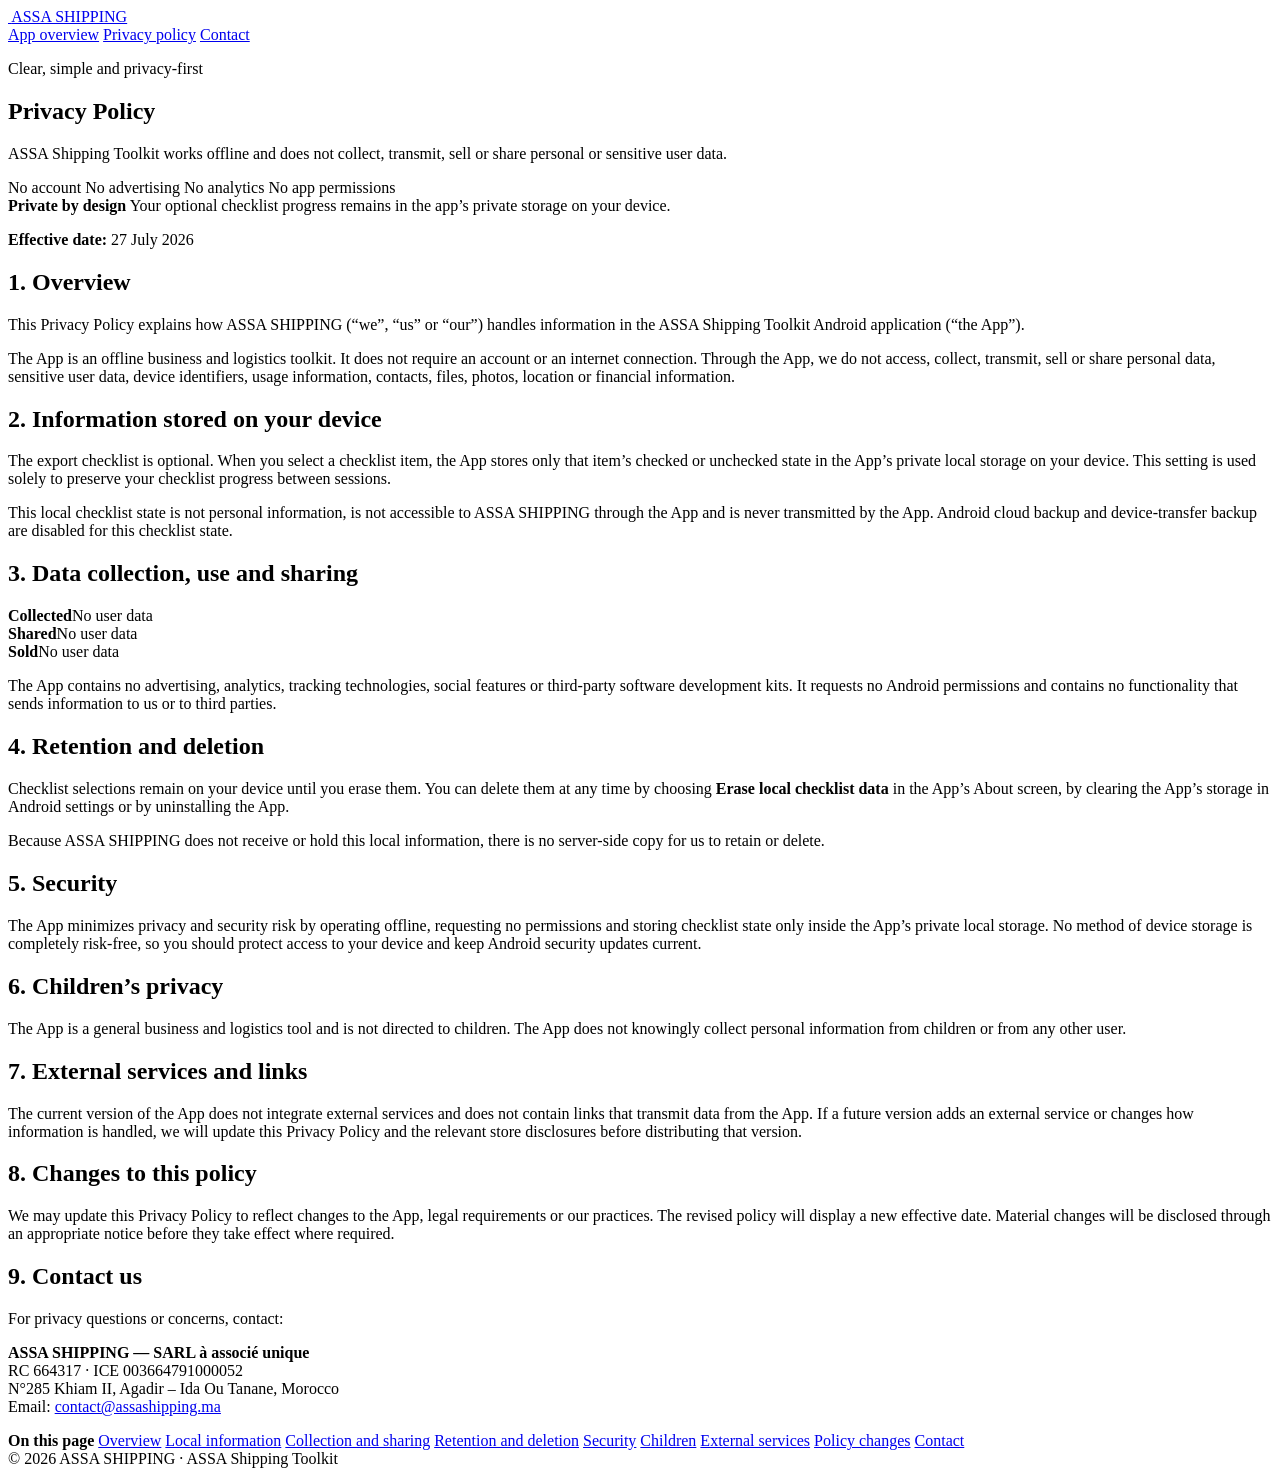
==== commit 6cd6ece6: "Add files via upload" ====
--- a/privacy-policy.html
+++ b/privacy-policy.html
@@ -1,133 +1,127 @@
 <!doctype html>
 <html lang="en">
 <head>
-<meta charset="UTF-8" />
-<meta name="viewport" content="width=device-width, initial-scale=1.0" />
-<meta name="description" content="Privacy Policy for ASSA Shipping Toolkit, an offline Android cargo planning app." />
-<title>Privacy Policy | ASSA Shipping Toolkit</title>
-<!-- تم تصحيح مسار ملف CSS ليتطابق مع هيكل الموقع -->
-<link rel="stylesheet" href="style.css" />
+  <meta charset="utf-8">
+  <meta name="viewport" content="width=device-width, initial-scale=1">
+  <meta name="description" content="Privacy Policy for ASSA Shipping Toolkit, an offline Android cargo planning app.">
+  <title>Privacy Policy | ASSA Shipping Toolkit</title>
+  <link rel="stylesheet" href="styles.css">
 </head>
 <body>
+  <header class="topbar">
+    <div class="shell">
+      <a class="brand" href="store-listing.html">
+        <img src="../app/src/main/res/drawable/assa_shipping_logo_512.png" alt="">
+        <span>ASSA SHIPPING</span>
+      </a>
+      <nav class="nav" aria-label="Main navigation">
+        <a href="store-listing.html">App overview</a>
+        <a href="#privacy-policy" aria-current="page">Privacy policy</a>
+        <a href="#contact">Contact</a>
+      </nav>
+    </div>
+  </header>
 
-<!-- إضافة نفس الترويسة (Header) الخاصة بالموقع لتوحيد التصميم -->
-<header class="site-header">
-  <div class="wrap">
-    <a href="index.html" class="brand">
-      <span class="brand-mark">AS</span>
-      <span class="brand-name">ASSA SHIPPING<span>Maritime &amp; Logistics Group</span></span>
-    </a>
-    <nav class="main-nav">
-      <a href="index.html#about">About</a>
-      <a href="index.html#services">Services</a>
-      <a href="index.html#why">Why Us</a>
-      <a href="index.html#process">Process</a>
-      <a href="index.html#contact">Contact</a>
-    </nav>
-    <a href="index.html#contact" class="btn btn-primary">Request a Quote</a>
-  </div>
-</header>
+  <section class="hero" id="privacy-policy">
+    <div class="shell hero-grid">
+      <div>
+        <p class="eyebrow">Clear, simple and privacy-first</p>
+        <h1>Privacy Policy</h1>
+        <p class="lead">ASSA Shipping Toolkit works offline and does not collect, transmit, sell or share personal or sensitive user data.</p>
+        <div class="pill-row" aria-label="Privacy highlights">
+          <span class="pill">No account</span>
+          <span class="pill">No advertising</span>
+          <span class="pill">No analytics</span>
+          <span class="pill">No app permissions</span>
+        </div>
+      </div>
+      <aside class="privacy-mark">
+        <strong>Private by design</strong>
+        <span>Your optional checklist progress remains in the app’s private storage on your device.</span>
+      </aside>
+    </div>
+  </section>
 
-<!-- استخدام فئة legal-hero المخصصة في ملف CSS الخاص بك -->
-<section class="legal-hero" id="privacy-policy">
-  <div class="wrap">
-    <span class="eyebrow">Clear, simple and privacy-first</span>
-    <h1>Privacy Policy</h1>
-    <p>ASSA Shipping Toolkit works offline and does not collect, transmit, sell or share personal or sensitive user data.</p>
-  </div>
-</section>
+  <main class="shell">
+    <div class="layout">
+      <article>
+        <section class="card" id="overview">
+          <p class="meta"><strong>Effective date:</strong> 27 July 2026</p>
+          <h2>1. Overview</h2>
+          <p>This Privacy Policy explains how ASSA SHIPPING (“we”, “us” or “our”) handles information in the ASSA Shipping Toolkit Android application (“the App”).</p>
+          <p>The App is an offline business and logistics toolkit. It does not require an account or an internet connection. Through the App, we do not access, collect, transmit, sell or share personal data, sensitive user data, device identifiers, usage information, contacts, files, photos, location or financial information.</p>
+        </section>
 
-<!-- استخدام فئة legal-body للمحتوى الأساسي -->
-<main class="legal-body">
-  <span class="updated-tag">Effective date: 27 July 2026</span>
+        <section class="card" id="local-data">
+          <h2>2. Information stored on your device</h2>
+          <p>The export checklist is optional. When you select a checklist item, the App stores only that item’s checked or unchecked state in the App’s private local storage on your device. This setting is used solely to preserve your checklist progress between sessions.</p>
+          <p>This local checklist state is not personal information, is not accessible to ASSA SHIPPING through the App and is never transmitted by the App. Android cloud backup and device-transfer backup are disabled for this checklist state.</p>
+        </section>
 
-  <!-- الفهرس الجانبي باستخدام فئة legal-toc -->
-  <div class="legal-toc">
-    <h3>On this page</h3>
-    <ol>
-      <li><a href="#overview">Overview</a></li>
-      <li><a href="#local-data">Local information</a></li>
-      <li><a href="#collection">Collection and sharing</a></li>
-      <li><a href="#retention">Retention and deletion</a></li>
-      <li><a href="#security">Security</a></li>
-      <li><a href="#children">Children</a></li>
-      <li><a href="#external">External services</a></li>
-      <li><a href="#changes">Policy changes</a></li>
-      <li><a href="#contact">Contact</a></li>
-    </ol>
-  </div>
+        <section class="card" id="collection">
+          <h2>3. Data collection, use and sharing</h2>
+          <div class="fact-grid" aria-label="Data handling summary">
+            <div class="fact"><strong>Collected</strong>No user data</div>
+            <div class="fact"><strong>Shared</strong>No user data</div>
+            <div class="fact"><strong>Sold</strong>No user data</div>
+          </div>
+          <p>The App contains no advertising, analytics, tracking technologies, social features or third-party software development kits. It requests no Android permissions and contains no functionality that sends information to us or to third parties.</p>
+        </section>
 
-  <h2 id="overview">1. Overview</h2>
-  <p>This Privacy Policy explains how ASSA SHIPPING (“we”, “us” or “our”) handles information in the ASSA Shipping Toolkit Android application (“the App”).</p>
-  <p>The App is an offline business and logistics toolkit. It does not require an account or an internet connection. Through the App, we do not access, collect, transmit, sell or share personal data, sensitive user data, device identifiers, usage information, contacts, files, photos, location or financial information.</p>
+        <section class="card" id="retention">
+          <h2>4. Retention and deletion</h2>
+          <p>Checklist selections remain on your device until you erase them. You can delete them at any time by choosing <strong>Erase local checklist data</strong> in the App’s About screen, by clearing the App’s storage in Android settings or by uninstalling the App.</p>
+          <p>Because ASSA SHIPPING does not receive or hold this local information, there is no server-side copy for us to retain or delete.</p>
+        </section>
 
-  <h2 id="local-data">2. Information stored on your device</h2>
-  <p>The export checklist is optional. When you select a checklist item, the App stores only that item’s checked or unchecked state in the App’s private local storage on your device. This setting is used solely to preserve your checklist progress between sessions.</p>
-  <p>This local checklist state is not personal information, is not accessible to ASSA SHIPPING through the App and is never transmitted by the App. Android cloud backup and device-transfer backup are disabled for this checklist state.</p>
+        <section class="card" id="security">
+          <h2>5. Security</h2>
+          <p>The App minimizes privacy and security risk by operating offline, requesting no permissions and storing checklist state only inside the App’s private local storage. No method of device storage is completely risk-free, so you should protect access to your device and keep Android security updates current.</p>
+        </section>
 
-  <h2 id="collection">3. Data collection, use and sharing</h2>
-  <p>The App contains no advertising, analytics, tracking technologies, social features or third-party software development kits. It requests no Android permissions and contains no functionality that sends information to us or to third parties.</p>
+        <section class="card" id="children">
+          <h2>6. Children’s privacy</h2>
+          <p>The App is a general business and logistics tool and is not directed to children. The App does not knowingly collect personal information from children or from any other user.</p>
+        </section>
 
-  <h2 id="retention">4. Retention and deletion</h2>
-  <p>Checklist selections remain on your device until you erase them. You can delete them at any time by choosing <strong>Erase local checklist data</strong> in the App’s About screen, by clearing the App’s storage in Android settings or by uninstalling the App.</p>
-  <p>Because ASSA SHIPPING does not receive or hold this local information, there is no server-side copy for us to retain or delete.</p>
+        <section class="card" id="external">
+          <h2>7. External services and links</h2>
+          <p>The current version of the App does not integrate external services and does not contain links that transmit data from the App. If a future version adds an external service or changes how information is handled, we will update this Privacy Policy and the relevant store disclosures before distributing that version.</p>
+        </section>
 
-  <h2 id="security">5. Security</h2>
-  <p>The App minimizes privacy and security risk by operating offline, requesting no permissions and storing checklist state only inside the App’s private local storage. No method of device storage is completely risk-free, so you should protect access to your device and keep Android security updates current.</p>
+        <section class="card" id="changes">
+          <h2>8. Changes to this policy</h2>
+          <p>We may update this Privacy Policy to reflect changes to the App, legal requirements or our practices. The revised policy will display a new effective date. Material changes will be disclosed through an appropriate notice before they take effect where required.</p>
+        </section>
 
-  <h2 id="children">6. Children’s privacy</h2>
-  <p>The App is a general business and logistics tool and is not directed to children. The App does not knowingly collect personal information from children or from any other user.</p>
+        <section class="card" id="contact">
+          <h2>9. Contact us</h2>
+          <p>For privacy questions or concerns, contact:</p>
+          <p><strong>ASSA SHIPPING — SARL à associé unique</strong><br>
+            RC 664317 · ICE 003664791000052<br>
+            N°285 Khiam II, Agadir – Ida Ou Tanane, Morocco<br>
+            Email: <a href="mailto:contact@assashipping.ma">contact@assashipping.ma</a>
+          </p>
+        </section>
+      </article>
 
-  <h2 id="external">7. External services and links</h2>
-  <p>The current version of the App does not integrate external services and does not contain links that transmit data from the App. If a future version adds an external service or changes how information is handled, we will update this Privacy Policy and the relevant store disclosures before distributing that version.</p>
+      <aside class="toc" aria-label="Policy contents">
+        <strong>On this page</strong>
+        <a href="#overview">Overview</a>
+        <a href="#local-data">Local information</a>
+        <a href="#collection">Collection and sharing</a>
+        <a href="#retention">Retention and deletion</a>
+        <a href="#security">Security</a>
+        <a href="#children">Children</a>
+        <a href="#external">External services</a>
+        <a href="#changes">Policy changes</a>
+        <a href="#contact">Contact</a>
+      </aside>
+    </div>
+  </main>
 
-  <h2 id="changes">8. Changes to this policy</h2>
-  <p>We may update this Privacy Policy to reflect changes to the App, legal requirements or our practices. The revised policy will display a new effective date. Material changes will be disclosed through an appropriate notice before they take effect where required.</p>
-
-  <h2 id="contact">9. Contact us</h2>
-  <p>For privacy questions or concerns, contact:</p>
-  <p><strong>ASSA SHIPPING — SARL à associé unique</strong><br>
-    RC 664317 · ICE 003664791000052<br>
-    N°285 Khiam II, Agadir – Ida Ou Tanane, Morocco<br>
-    Email: <a href="mailto:abdelmajidghwiri@gmail.com">abdelmajidghwiri@gmail.com</a>
-  </p>
-</main>
-
-<!-- إضافة التذييل (Footer) الخاص بالموقع الأساسي لتوحيد التصميم -->
-<footer class="site-footer">
-  <div class="wrap">
-    <div class="footer-grid">
-      <div class="footer-brand">
-        <a href="index.html" class="brand" style="margin-bottom:16px;">
-          <span class="brand-mark">AS</span>
-          <span class="brand-name">ASSA SHIPPING</span>
-        </a>
-        <p>A Morocco-based holding company specialized in maritime transport and logistics, registered under RC 664317, connecting Agadir and Casablanca to the world.</p>
-      </div>
-      <div class="footer-col">
-        <h4>Company</h4>
-        <ul>
-          <li><a href="index.html#about">About Us</a></li>
-          <li><a href="index.html#services">Services</a></li>
-          <li><a href="index.html#why">Why Choose Us</a></li>
-          <li><a href="index.html#contact">Contact</a></li>
-        </ul>
-      </div>
-      <div class="footer-col">
-        <h4>Legal</h4>
-        <ul>
-          <li><a href="privacy-policy.html">Privacy Policy</a></li>
-          <li><a href="index.html#contact">RC 664317</a></li>
-          <li><a href="index.html#contact">ICE 003664791000052</a></li>
-        </ul>
-      </div>
-    </div>
-    <div class="footer-bottom">
-      <span>&copy; 2026 ASSA SHIPPING. All rights reserved.</span>
-      <span>Agadir – Ida Ou Tanane · Casablanca, Morocco</span>
-    </div>
-  </div>
-</footer>
-
+  <footer>
+    <div class="shell">© 2026 ASSA SHIPPING · ASSA Shipping Toolkit</div>
+  </footer>
 </body>
 </html>
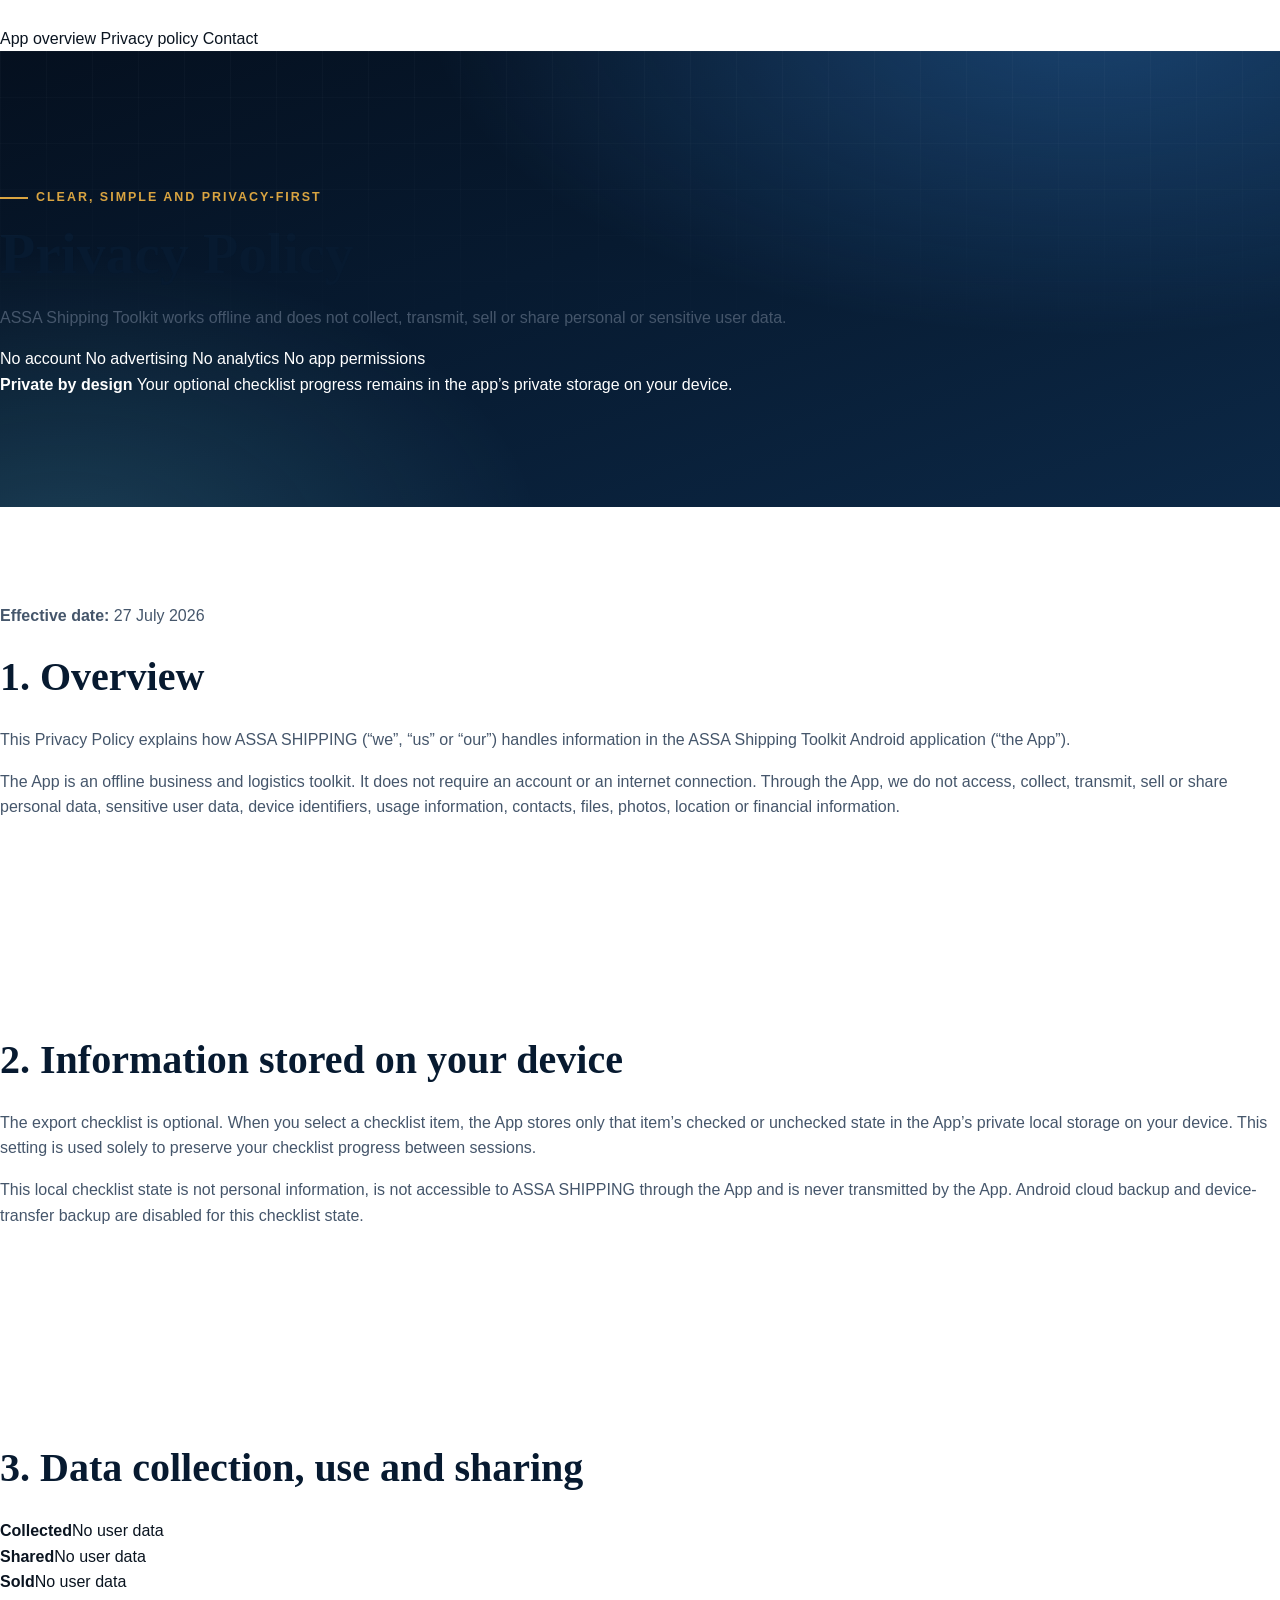
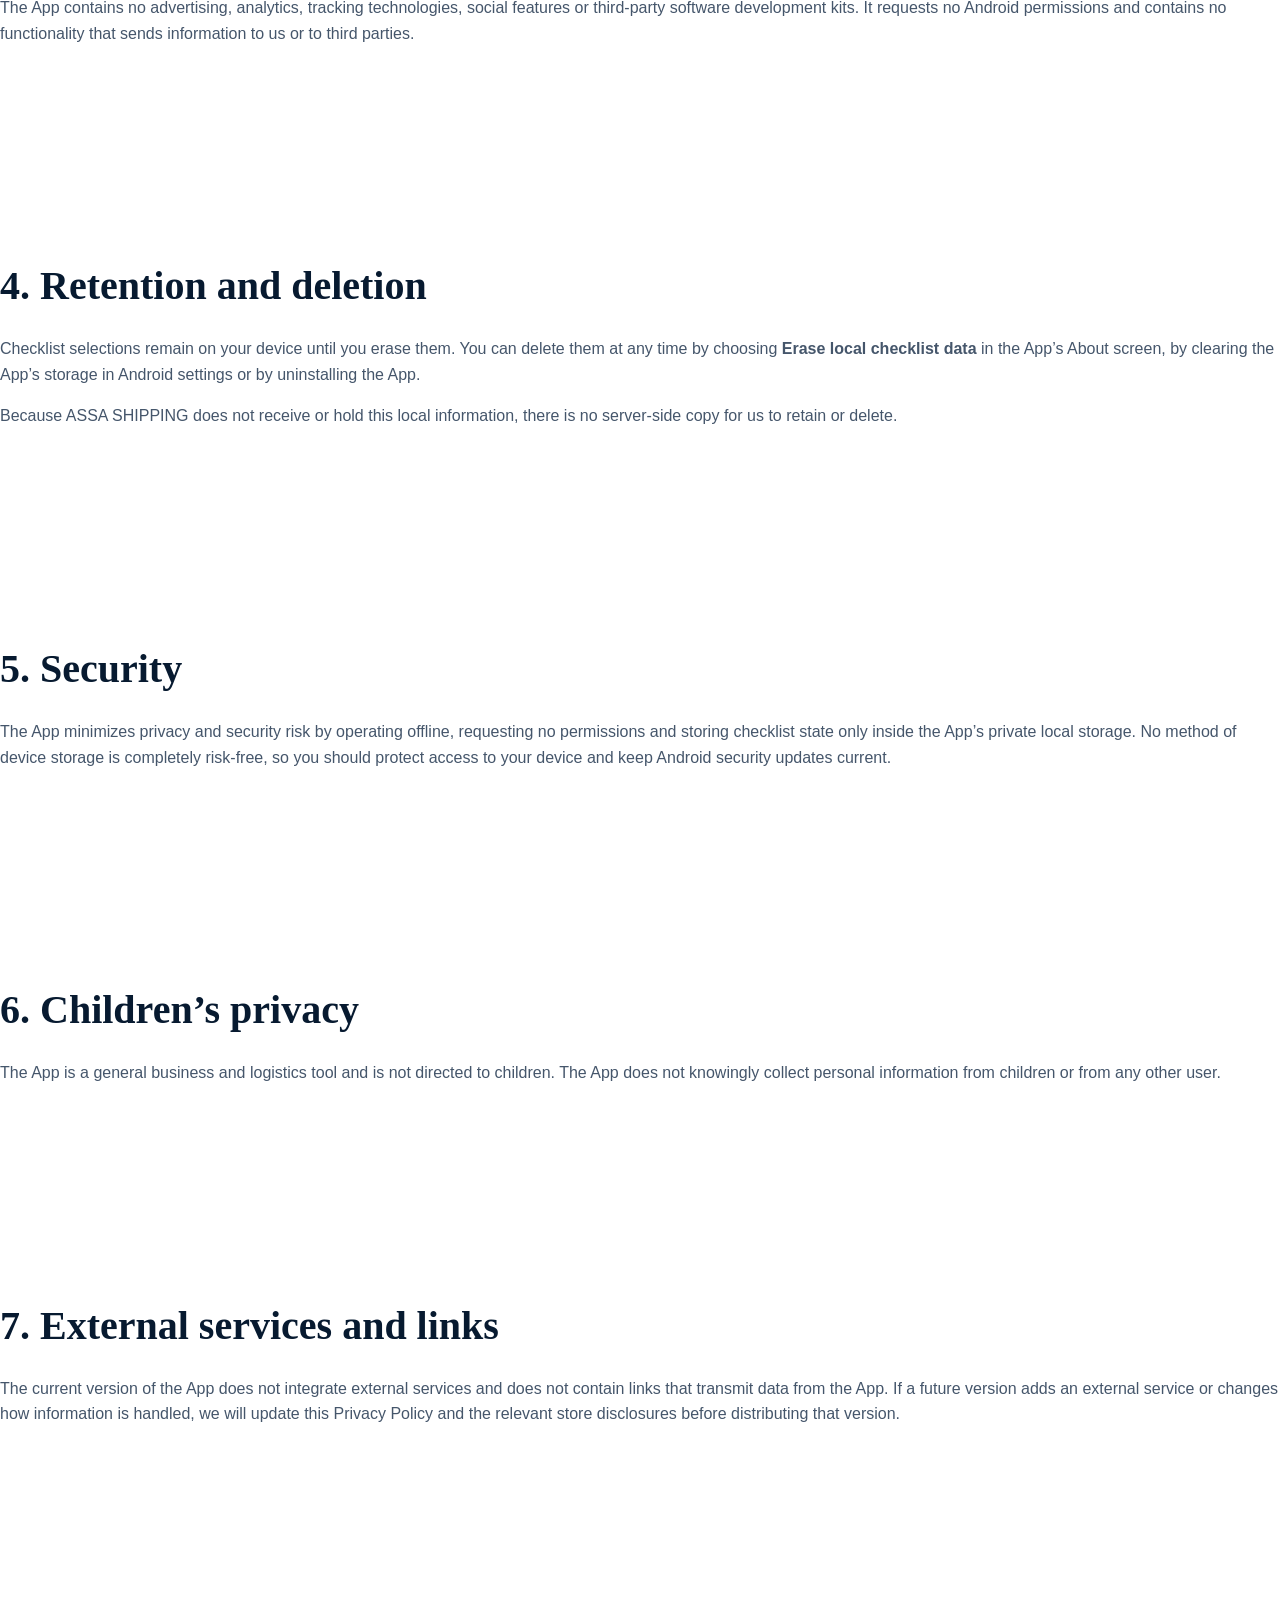
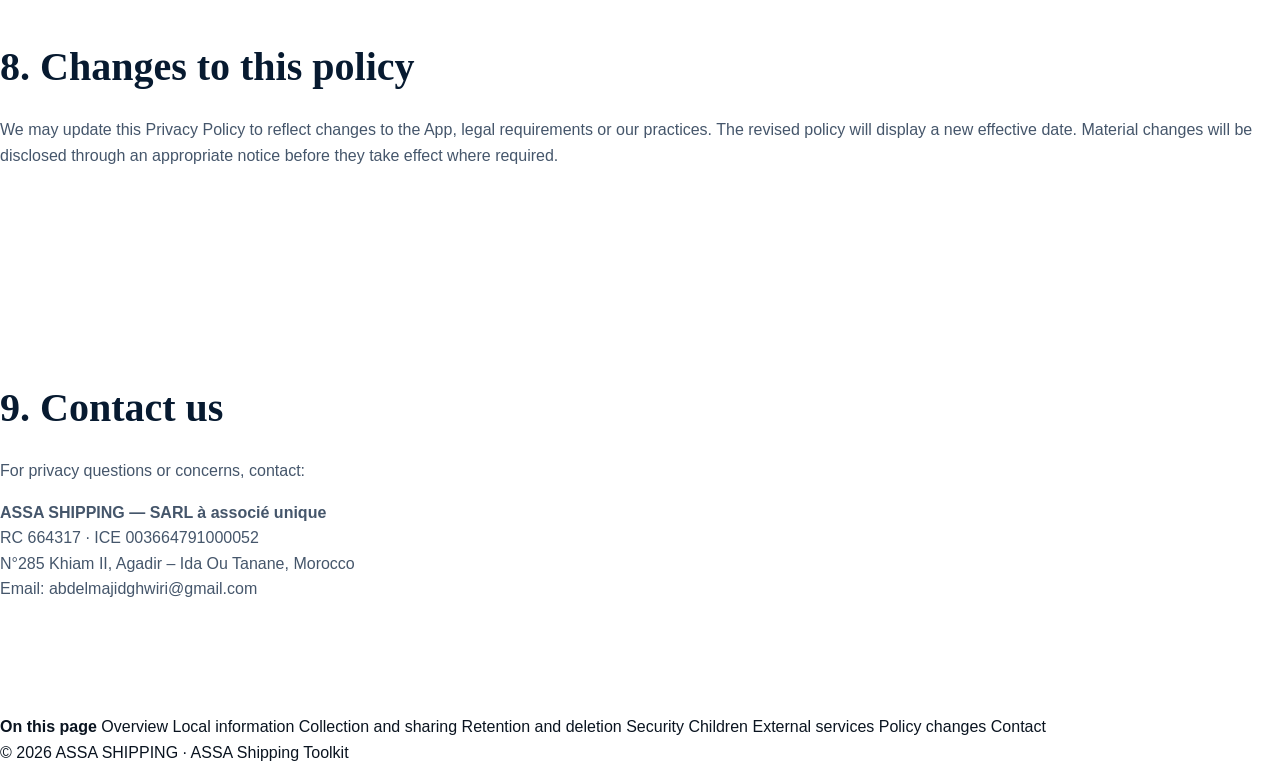
==== commit 2275ef15: "privacy-policy.html" ====
--- a/privacy-policy.html
+++ b/privacy-policy.html
@@ -5,7 +5,7 @@
   <meta name="viewport" content="width=device-width, initial-scale=1">
   <meta name="description" content="Privacy Policy for ASSA Shipping Toolkit, an offline Android cargo planning app.">
   <title>Privacy Policy | ASSA Shipping Toolkit</title>
-  <link rel="stylesheet" href="styles.css">
+  <link rel="stylesheet" href="style.css" />
 </head>
 <body>
   <header class="topbar">
@@ -100,7 +100,7 @@
           <p><strong>ASSA SHIPPING — SARL à associé unique</strong><br>
             RC 664317 · ICE 003664791000052<br>
             N°285 Khiam II, Agadir – Ida Ou Tanane, Morocco<br>
-            Email: <a href="mailto:contact@assashipping.ma">contact@assashipping.ma</a>
+            Email: <a href="mailto:abdelmajidghwiri@gmail.com">abdelmajidghwiri@gmail.com</a>
           </p>
         </section>
       </article>
--- a/style.css
+++ b/style.css
@@ -0,0 +1,708 @@
+:root {
+  --navy-950: #05101f;
+  --navy-900: #071a30;
+  --navy-800: #0c2846;
+  --navy-700: #123761;
+  --navy-600: #1a4a80;
+  --blue-500: #2172c7;
+  --blue-400: #3d92ea;
+  --cyan-300: #6fd4e8;
+  --gold-400: #d9a441;
+  --gold-300: #eec877;
+  --ink-900: #0a1420;
+  --ink-600: #45566b;
+  --ink-400: #7488a0;
+  --paper-0: #ffffff;
+  --paper-50: #f6f9fc;
+  --paper-100: #eef3f9;
+  --line: #e1e8f0;
+  --radius-lg: 20px;
+  --radius-md: 14px;
+  --radius-sm: 8px;
+  --shadow-soft: 0 20px 50px -20px rgba(7, 26, 48, 0.25);
+  --shadow-card: 0 10px 30px -12px rgba(7, 26, 48, 0.18);
+  --container: 1180px;
+}
+
+* { box-sizing: border-box; }
+
+html { scroll-behavior: smooth; }
+
+body {
+  margin: 0;
+  font-family: 'Segoe UI', 'Helvetica Neue', Arial, sans-serif;
+  color: var(--ink-900);
+  background: var(--paper-0);
+  line-height: 1.6;
+  -webkit-font-smoothing: antialiased;
+}
+
+img { max-width: 100%; display: block; }
+
+a { color: inherit; text-decoration: none; }
+
+.wrap {
+  max-width: var(--container);
+  margin: 0 auto;
+  padding: 0 28px;
+}
+
+section { padding: 96px 0; }
+
+h1, h2, h3, h4 { font-family: 'Georgia', 'Times New Roman', serif; margin: 0 0 18px; color: var(--navy-900); font-weight: 700; }
+
+h1 { font-size: clamp(2.4rem, 5vw, 3.6rem); line-height: 1.12; }
+h2 { font-size: clamp(1.8rem, 3.2vw, 2.5rem); }
+h3 { font-size: 1.3rem; }
+
+p { margin: 0 0 16px; color: var(--ink-600); }
+
+.eyebrow {
+  display: inline-flex;
+  align-items: center;
+  gap: 8px;
+  font-size: 0.78rem;
+  letter-spacing: 0.16em;
+  text-transform: uppercase;
+  font-weight: 700;
+  color: var(--gold-400);
+  margin-bottom: 14px;
+}
+
+.eyebrow::before {
+  content: "";
+  width: 28px;
+  height: 2px;
+  background: var(--gold-400);
+  display: inline-block;
+}
+
+/* ---------- Header ---------- */
+
+.site-header {
+  position: sticky;
+  top: 0;
+  z-index: 100;
+  background: rgba(5, 16, 31, 0.92);
+  backdrop-filter: blur(10px);
+  border-bottom: 1px solid rgba(255,255,255,0.08);
+}
+
+.site-header .wrap {
+  display: flex;
+  align-items: center;
+  justify-content: space-between;
+  height: 84px;
+}
+
+.brand {
+  display: flex;
+  align-items: center;
+  gap: 12px;
+  color: var(--paper-0);
+}
+
+.brand-mark {
+  width: 44px;
+  height: 44px;
+  border-radius: 10px;
+  background: linear-gradient(135deg, var(--blue-400), var(--navy-600));
+  display: flex;
+  align-items: center;
+  justify-content: center;
+  color: var(--paper-0);
+  font-family: Georgia, serif;
+  font-weight: 700;
+  font-size: 1.15rem;
+  border: 1px solid rgba(255,255,255,0.15);
+}
+
+.brand-name {
+  font-family: Georgia, serif;
+  font-size: 1.2rem;
+  font-weight: 700;
+  letter-spacing: 0.02em;
+  line-height: 1.1;
+}
+
+.brand-name span {
+  display: block;
+  font-family: 'Segoe UI', sans-serif;
+  font-size: 0.62rem;
+  letter-spacing: 0.24em;
+  text-transform: uppercase;
+  color: var(--cyan-300);
+  font-weight: 600;
+  margin-top: 2px;
+}
+
+nav.main-nav {
+  display: flex;
+  align-items: center;
+  gap: 34px;
+}
+
+nav.main-nav a {
+  color: rgba(255,255,255,0.82);
+  font-size: 0.95rem;
+  font-weight: 500;
+  transition: color 0.2s ease;
+}
+
+nav.main-nav a:hover { color: var(--paper-0); }
+
+.btn {
+  display: inline-flex;
+  align-items: center;
+  justify-content: center;
+  gap: 8px;
+  padding: 13px 28px;
+  border-radius: 999px;
+  font-weight: 600;
+  font-size: 0.92rem;
+  border: 1px solid transparent;
+  cursor: pointer;
+  transition: transform 0.2s ease, box-shadow 0.2s ease, background 0.2s ease;
+  white-space: nowrap;
+}
+
+.btn-primary {
+  background: linear-gradient(135deg, var(--gold-300), var(--gold-400));
+  color: var(--navy-950);
+  box-shadow: 0 12px 24px -10px rgba(217, 164, 65, 0.55);
+}
+
+.btn-primary:hover { transform: translateY(-2px); box-shadow: 0 16px 30px -10px rgba(217, 164, 65, 0.65); }
+
+.btn-ghost {
+  background: transparent;
+  border-color: rgba(255,255,255,0.35);
+  color: var(--paper-0);
+}
+
+.btn-ghost:hover { background: rgba(255,255,255,0.08); }
+
+.btn-outline-navy {
+  background: transparent;
+  border-color: var(--navy-700);
+  color: var(--navy-800);
+}
+.btn-outline-navy:hover { background: var(--navy-800); color: var(--paper-0); }
+
+/* ---------- Hero ---------- */
+
+.hero {
+  position: relative;
+  padding: 130px 0 110px;
+  background:
+    radial-gradient(1100px 550px at 85% -10%, rgba(61,146,234,0.35), transparent 60%),
+    radial-gradient(800px 500px at 5% 110%, rgba(111,212,232,0.18), transparent 60%),
+    linear-gradient(160deg, var(--navy-950) 0%, var(--navy-900) 45%, var(--navy-800) 100%);
+  color: var(--paper-0);
+  overflow: hidden;
+}
+
+.hero::after {
+  content: "";
+  position: absolute;
+  inset: 0;
+  background-image:
+    linear-gradient(rgba(255,255,255,0.035) 1px, transparent 1px),
+    linear-gradient(90deg, rgba(255,255,255,0.035) 1px, transparent 1px);
+  background-size: 46px 46px;
+  mask-image: linear-gradient(180deg, rgba(0,0,0,0.7), transparent 75%);
+  pointer-events: none;
+}
+
+.hero .wrap {
+  position: relative;
+  display: grid;
+  grid-template-columns: 1.15fr 0.85fr;
+  gap: 60px;
+  align-items: center;
+}
+
+.hero-copy .eyebrow { color: var(--cyan-300); }
+.hero-copy .eyebrow::before { background: var(--cyan-300); }
+
+.hero-copy p.lead {
+  font-size: 1.15rem;
+  color: rgba(255,255,255,0.78);
+  max-width: 540px;
+}
+
+.hero-actions {
+  display: flex;
+  gap: 16px;
+  margin-top: 34px;
+  flex-wrap: wrap;
+}
+
+.hero-stats {
+  display: grid;
+  grid-template-columns: repeat(3, 1fr);
+  gap: 18px;
+  margin-top: 56px;
+  max-width: 560px;
+}
+
+.stat b {
+  display: block;
+  font-family: Georgia, serif;
+  font-size: 1.9rem;
+  color: var(--paper-0);
+}
+
+.stat span {
+  font-size: 0.8rem;
+  color: rgba(255,255,255,0.6);
+  letter-spacing: 0.03em;
+}
+
+.hero-panel {
+  background: rgba(255,255,255,0.06);
+  border: 1px solid rgba(255,255,255,0.14);
+  border-radius: var(--radius-lg);
+  padding: 34px;
+  backdrop-filter: blur(6px);
+  box-shadow: var(--shadow-soft);
+}
+
+.hero-panel h3 {
+  color: var(--paper-0);
+  font-size: 1.1rem;
+  margin-bottom: 20px;
+}
+
+.panel-row {
+  display: flex;
+  justify-content: space-between;
+  padding: 14px 0;
+  border-bottom: 1px solid rgba(255,255,255,0.1);
+  font-size: 0.92rem;
+}
+
+.panel-row:last-child { border-bottom: none; }
+.panel-row span:first-child { color: rgba(255,255,255,0.55); }
+.panel-row span:last-child { color: var(--paper-0); font-weight: 600; text-align: right; }
+
+.badge-verified {
+  display: inline-flex;
+  align-items: center;
+  gap: 8px;
+  margin-top: 22px;
+  padding: 10px 16px;
+  border-radius: 999px;
+  background: rgba(111,212,232,0.12);
+  border: 1px solid rgba(111,212,232,0.4);
+  color: var(--cyan-300);
+  font-size: 0.8rem;
+  font-weight: 600;
+  letter-spacing: 0.03em;
+}
+
+.badge-verified::before {
+  content: "✓";
+  display: inline-flex;
+  align-items: center;
+  justify-content: center;
+  width: 18px;
+  height: 18px;
+  border-radius: 50%;
+  background: var(--cyan-300);
+  color: var(--navy-950);
+  font-size: 0.7rem;
+  font-weight: 900;
+}
+
+/* ---------- Section helpers ---------- */
+
+.section-head {
+  max-width: 640px;
+  margin: 0 0 56px;
+}
+
+.section-head.center { margin-left: auto; margin-right: auto; text-align: center; }
+
+.bg-tint { background: var(--paper-50); }
+.bg-navy {
+  background: linear-gradient(160deg, var(--navy-950), var(--navy-800));
+  color: rgba(255,255,255,0.85);
+}
+.bg-navy h2, .bg-navy h3 { color: var(--paper-0); }
+.bg-navy p { color: rgba(255,255,255,0.68); }
+
+/* ---------- About ---------- */
+
+.about-grid {
+  display: grid;
+  grid-template-columns: 1fr 1fr;
+  gap: 64px;
+  align-items: center;
+}
+
+.about-visual {
+  position: relative;
+  border-radius: var(--radius-lg);
+  overflow: hidden;
+  min-height: 420px;
+  background: linear-gradient(150deg, var(--navy-800), var(--navy-600) 60%, var(--blue-500));
+  box-shadow: var(--shadow-card);
+  display: flex;
+  align-items: flex-end;
+  padding: 34px;
+}
+
+.about-visual::before {
+  content: "";
+  position: absolute;
+  inset: 0;
+  background-image: repeating-linear-gradient(115deg, rgba(255,255,255,0.05) 0 2px, transparent 2px 26px);
+}
+
+.about-visual-card {
+  position: relative;
+  background: rgba(5,16,31,0.55);
+  border: 1px solid rgba(255,255,255,0.2);
+  border-radius: var(--radius-md);
+  padding: 22px 26px;
+  color: var(--paper-0);
+  backdrop-filter: blur(4px);
+  width: 100%;
+}
+
+.about-visual-card b { display: block; font-family: Georgia, serif; font-size: 1.1rem; margin-bottom: 4px; }
+.about-visual-card span { font-size: 0.85rem; color: rgba(255,255,255,0.7); }
+
+.info-list {
+  list-style: none;
+  margin: 28px 0 0;
+  padding: 0;
+  display: grid;
+  gap: 14px;
+}
+
+.info-list li {
+  display: flex;
+  gap: 14px;
+  padding: 16px 18px;
+  background: var(--paper-0);
+  border: 1px solid var(--line);
+  border-radius: var(--radius-sm);
+  font-size: 0.94rem;
+}
+
+.info-list b { color: var(--navy-800); min-width: 160px; flex-shrink: 0; }
+.info-list span { color: var(--ink-600); }
+
+/* ---------- Services ---------- */
+
+.card-grid {
+  display: grid;
+  grid-template-columns: repeat(3, 1fr);
+  gap: 28px;
+}
+
+.service-card {
+  background: var(--paper-0);
+  border: 1px solid var(--line);
+  border-radius: var(--radius-md);
+  padding: 34px 28px;
+  box-shadow: var(--shadow-card);
+  transition: transform 0.25s ease, box-shadow 0.25s ease;
+}
+
+.service-card:hover {
+  transform: translateY(-6px);
+  box-shadow: 0 24px 40px -18px rgba(7,26,48,0.28);
+}
+
+.service-icon {
+  width: 54px;
+  height: 54px;
+  border-radius: 14px;
+  background: linear-gradient(135deg, var(--navy-700), var(--blue-500));
+  color: var(--paper-0);
+  display: flex;
+  align-items: center;
+  justify-content: center;
+  margin-bottom: 20px;
+  font-size: 1.4rem;
+}
+
+.service-card h3 { margin-bottom: 10px; }
+.service-card p { margin-bottom: 0; font-size: 0.95rem; }
+
+/* ---------- Why us ---------- */
+
+.why-grid {
+  display: grid;
+  grid-template-columns: repeat(4, 1fr);
+  gap: 24px;
+  margin-top: 10px;
+}
+
+.why-item {
+  padding: 28px 22px;
+  border-radius: var(--radius-md);
+  background: rgba(255,255,255,0.04);
+  border: 1px solid rgba(255,255,255,0.12);
+}
+
+.why-item .num {
+  font-family: Georgia, serif;
+  font-size: 2rem;
+  color: var(--gold-300);
+  margin-bottom: 10px;
+}
+
+.why-item h3 { font-size: 1.05rem; }
+.why-item p { font-size: 0.9rem; margin-bottom: 0; }
+
+/* ---------- Process ---------- */
+
+.process-steps {
+  display: grid;
+  grid-template-columns: repeat(4, 1fr);
+  gap: 0;
+  position: relative;
+}
+
+.process-step {
+  padding: 0 20px;
+  position: relative;
+  text-align: center;
+}
+
+.process-step::before {
+  content: attr(data-step);
+  display: flex;
+  align-items: center;
+  justify-content: center;
+  width: 56px;
+  height: 56px;
+  margin: 0 auto 20px;
+  border-radius: 50%;
+  background: var(--paper-0);
+  border: 2px solid var(--gold-400);
+  color: var(--navy-800);
+  font-family: Georgia, serif;
+  font-weight: 700;
+  font-size: 1.2rem;
+  position: relative;
+  z-index: 2;
+}
+
+.process-step:not(:last-child)::after {
+  content: "";
+  position: absolute;
+  top: 28px;
+  left: 55%;
+  width: 90%;
+  height: 2px;
+  background: repeating-linear-gradient(90deg, var(--line) 0 8px, transparent 8px 14px);
+  z-index: 1;
+}
+
+.process-step h3 { font-size: 1.02rem; }
+.process-step p { font-size: 0.88rem; }
+
+/* ---------- CTA ---------- */
+
+.cta {
+  background: linear-gradient(135deg, var(--navy-800), var(--blue-500));
+  border-radius: var(--radius-lg);
+  padding: 60px 56px;
+  display: flex;
+  align-items: center;
+  justify-content: space-between;
+  gap: 40px;
+  color: var(--paper-0);
+  box-shadow: var(--shadow-soft);
+  flex-wrap: wrap;
+}
+
+.cta h2 { color: var(--paper-0); margin-bottom: 8px; }
+.cta p { color: rgba(255,255,255,0.75); margin-bottom: 0; }
+
+/* ---------- Contact ---------- */
+
+.contact-grid {
+  display: grid;
+  grid-template-columns: 1fr 1fr;
+  gap: 50px;
+}
+
+.contact-card {
+  background: var(--paper-0);
+  border: 1px solid var(--line);
+  border-radius: var(--radius-md);
+  padding: 30px;
+  box-shadow: var(--shadow-card);
+}
+
+.contact-row {
+  display: flex;
+  gap: 16px;
+  padding: 18px 0;
+  border-bottom: 1px solid var(--line);
+}
+.contact-row:last-child { border-bottom: none; }
+
+.contact-row .icon {
+  width: 42px;
+  height: 42px;
+  border-radius: 10px;
+  background: var(--paper-100);
+  display: flex;
+  align-items: center;
+  justify-content: center;
+  color: var(--navy-700);
+  flex-shrink: 0;
+  font-size: 1.1rem;
+}
+
+.contact-row b { display: block; color: var(--navy-900); font-size: 0.95rem; }
+.contact-row span { color: var(--ink-600); font-size: 0.9rem; }
+
+.form-field {
+  margin-bottom: 18px;
+}
+.form-field label {
+  display: block;
+  font-size: 0.85rem;
+  font-weight: 600;
+  color: var(--navy-800);
+  margin-bottom: 6px;
+}
+.form-field input, .form-field textarea {
+  width: 100%;
+  padding: 13px 16px;
+  border-radius: var(--radius-sm);
+  border: 1px solid var(--line);
+  font-family: inherit;
+  font-size: 0.95rem;
+  background: var(--paper-50);
+  transition: border-color 0.2s ease, background 0.2s ease;
+}
+.form-field input:focus, .form-field textarea:focus {
+  outline: none;
+  border-color: var(--blue-400);
+  background: var(--paper-0);
+}
+
+/* ---------- Footer ---------- */
+
+footer.site-footer {
+  background: var(--navy-950);
+  color: rgba(255,255,255,0.6);
+  padding: 64px 0 26px;
+}
+
+.footer-grid {
+  display: grid;
+  grid-template-columns: 1.4fr 1fr 1fr;
+  gap: 46px;
+  padding-bottom: 40px;
+  border-bottom: 1px solid rgba(255,255,255,0.1);
+}
+
+.footer-brand p { color: rgba(255,255,255,0.55); font-size: 0.92rem; max-width: 320px; }
+
+.footer-col h4 {
+  color: var(--paper-0);
+  font-family: 'Segoe UI', sans-serif;
+  font-size: 0.85rem;
+  letter-spacing: 0.08em;
+  text-transform: uppercase;
+  margin-bottom: 18px;
+}
+
+.footer-col ul { list-style: none; padding: 0; margin: 0; display: grid; gap: 12px; }
+.footer-col a { color: rgba(255,255,255,0.6); font-size: 0.92rem; }
+.footer-col a:hover { color: var(--cyan-300); }
+
+.footer-bottom {
+  display: flex;
+  justify-content: space-between;
+  padding-top: 24px;
+  font-size: 0.82rem;
+  color: rgba(255,255,255,0.42);
+  flex-wrap: wrap;
+  gap: 10px;
+}
+
+/* ---------- Legal / privacy page ---------- */
+
+.legal-hero {
+  padding: 150px 0 70px;
+  background: linear-gradient(160deg, var(--navy-950), var(--navy-800));
+  color: var(--paper-0);
+  text-align: center;
+}
+.legal-hero .eyebrow { justify-content: center; color: var(--cyan-300); }
+.legal-hero .eyebrow::before { background: var(--cyan-300); }
+.legal-hero p { color: rgba(255,255,255,0.68); max-width: 560px; margin: 0 auto; }
+
+.legal-body {
+  max-width: 820px;
+  margin: 0 auto;
+  padding: 80px 28px 100px;
+}
+
+.legal-body h2 {
+  margin-top: 46px;
+  padding-top: 20px;
+  border-top: 1px solid var(--line);
+  font-size: 1.4rem;
+}
+.legal-body h2:first-child { border-top: none; margin-top: 0; padding-top: 0; }
+
+.legal-body ul { color: var(--ink-600); padding-left: 20px; }
+.legal-body li { margin-bottom: 8px; }
+
+.legal-toc {
+  background: var(--paper-50);
+  border: 1px solid var(--line);
+  border-radius: var(--radius-md);
+  padding: 26px 30px;
+  margin-bottom: 10px;
+}
+.legal-toc h3 { font-size: 1rem; margin-bottom: 14px; }
+.legal-toc ol { margin: 0; padding-left: 20px; color: var(--ink-600); display: grid; gap: 8px; }
+.legal-toc a { color: var(--blue-500); font-weight: 500; }
+.legal-toc a:hover { text-decoration: underline; }
+
+.updated-tag {
+  display: inline-block;
+  font-size: 0.8rem;
+  color: var(--ink-400);
+  background: var(--paper-100);
+  padding: 6px 14px;
+  border-radius: 999px;
+  margin-bottom: 20px;
+}
+
+/* ---------- Responsive ---------- */
+
+@media (max-width: 980px) {
+  nav.main-nav { display: none; }
+  .hero .wrap { grid-template-columns: 1fr; }
+  .about-grid { grid-template-columns: 1fr; }
+  .card-grid { grid-template-columns: repeat(2, 1fr); }
+  .why-grid { grid-template-columns: repeat(2, 1fr); }
+  .process-steps { grid-template-columns: repeat(2, 1fr); row-gap: 40px; }
+  .process-step::after { display: none; }
+  .contact-grid { grid-template-columns: 1fr; }
+  .footer-grid { grid-template-columns: 1fr 1fr; }
+}
+
+@media (max-width: 620px) {
+  section { padding: 64px 0; }
+  .hero { padding: 110px 0 70px; }
+  .card-grid, .why-grid { grid-template-columns: 1fr; }
+  .cta { flex-direction: column; align-items: flex-start; padding: 40px 28px; }
+  .footer-grid { grid-template-columns: 1fr; }
+  .hero-stats { grid-template-columns: repeat(3, 1fr); }
+  .legal-hero { padding: 130px 0 50px; }
+}
